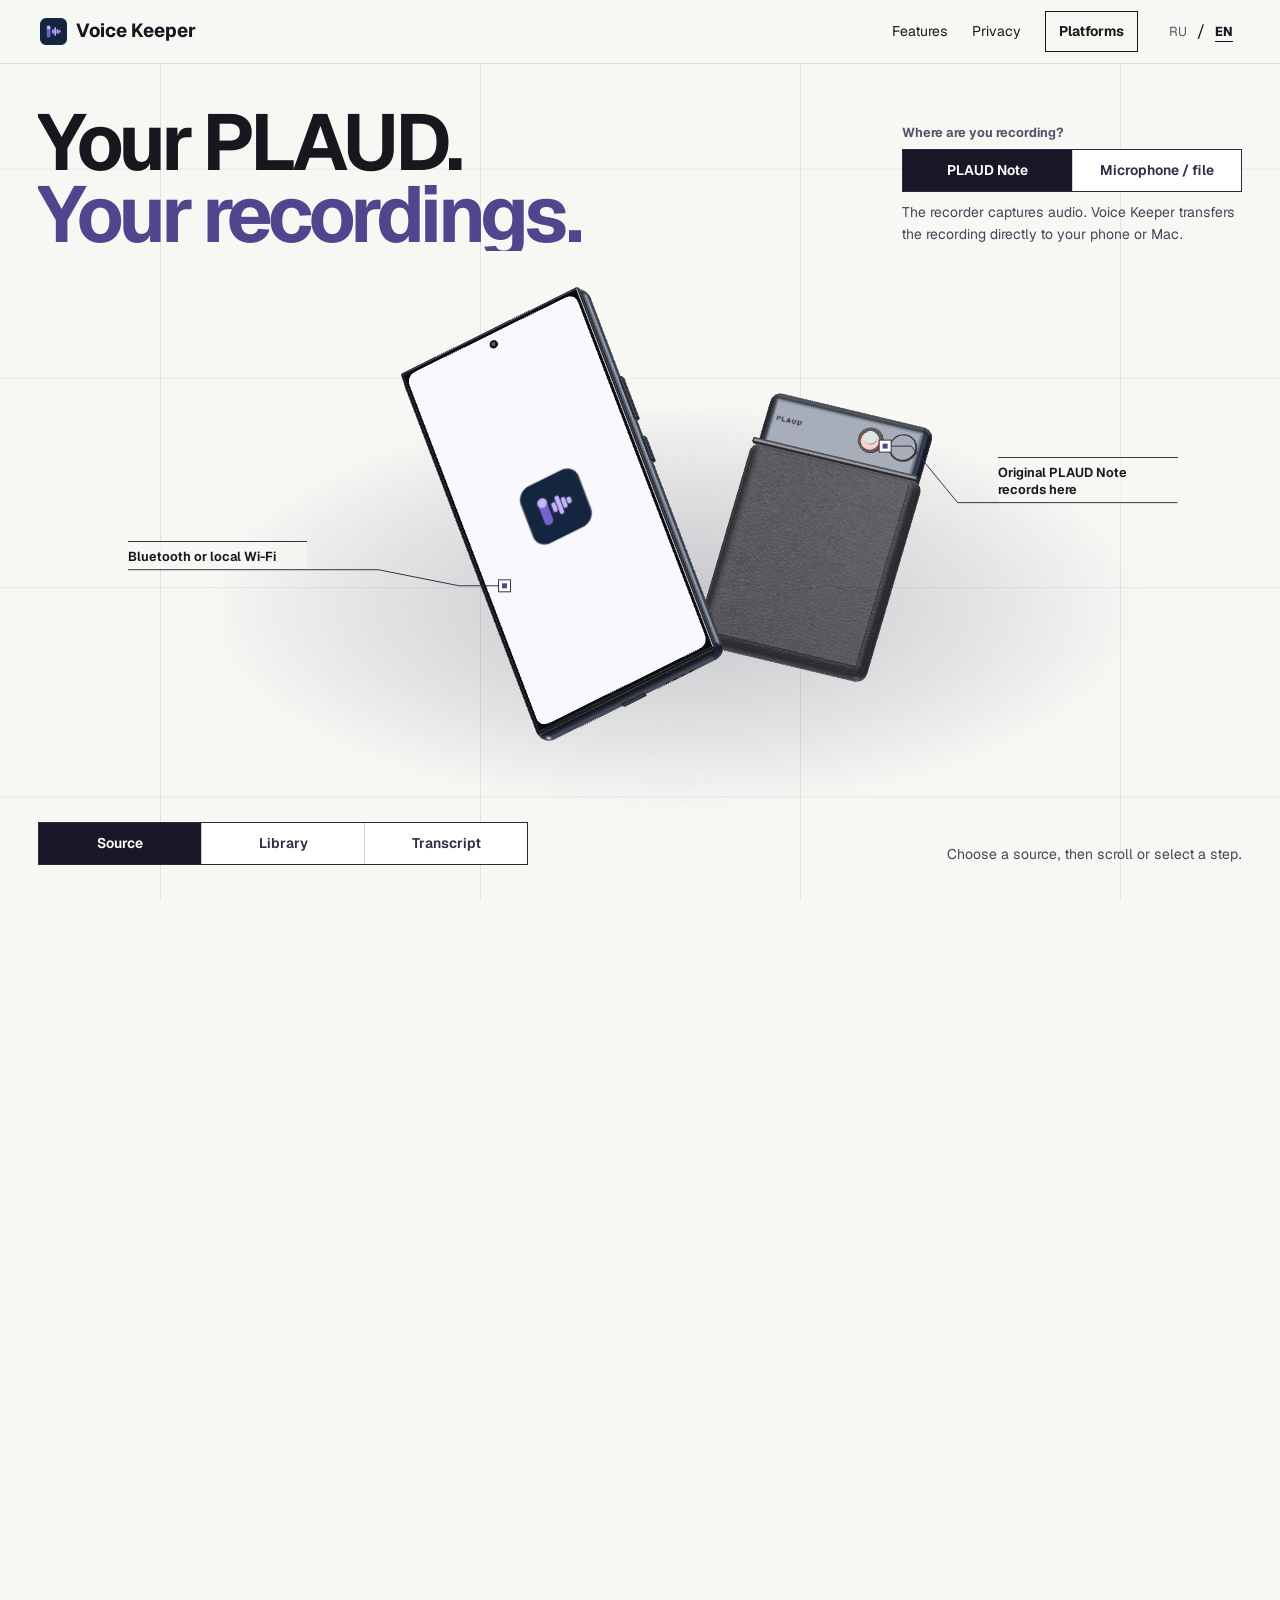
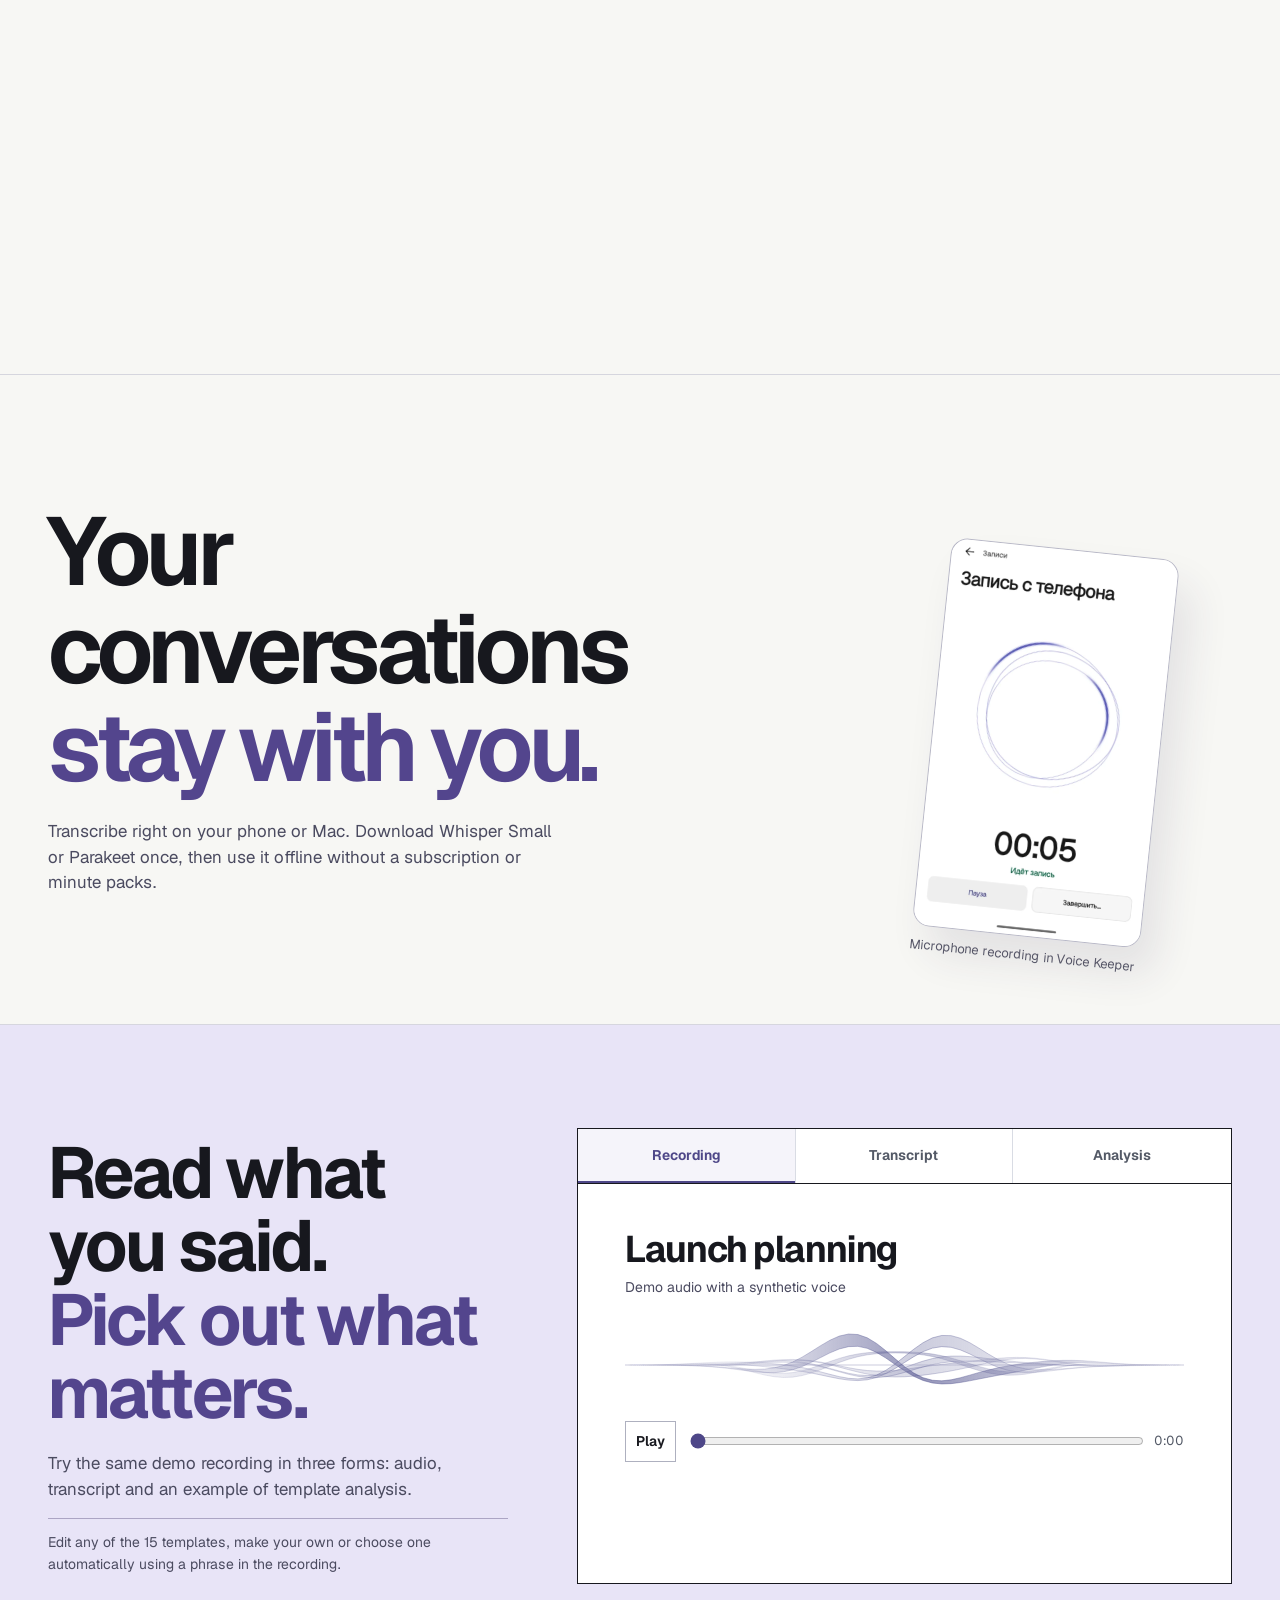
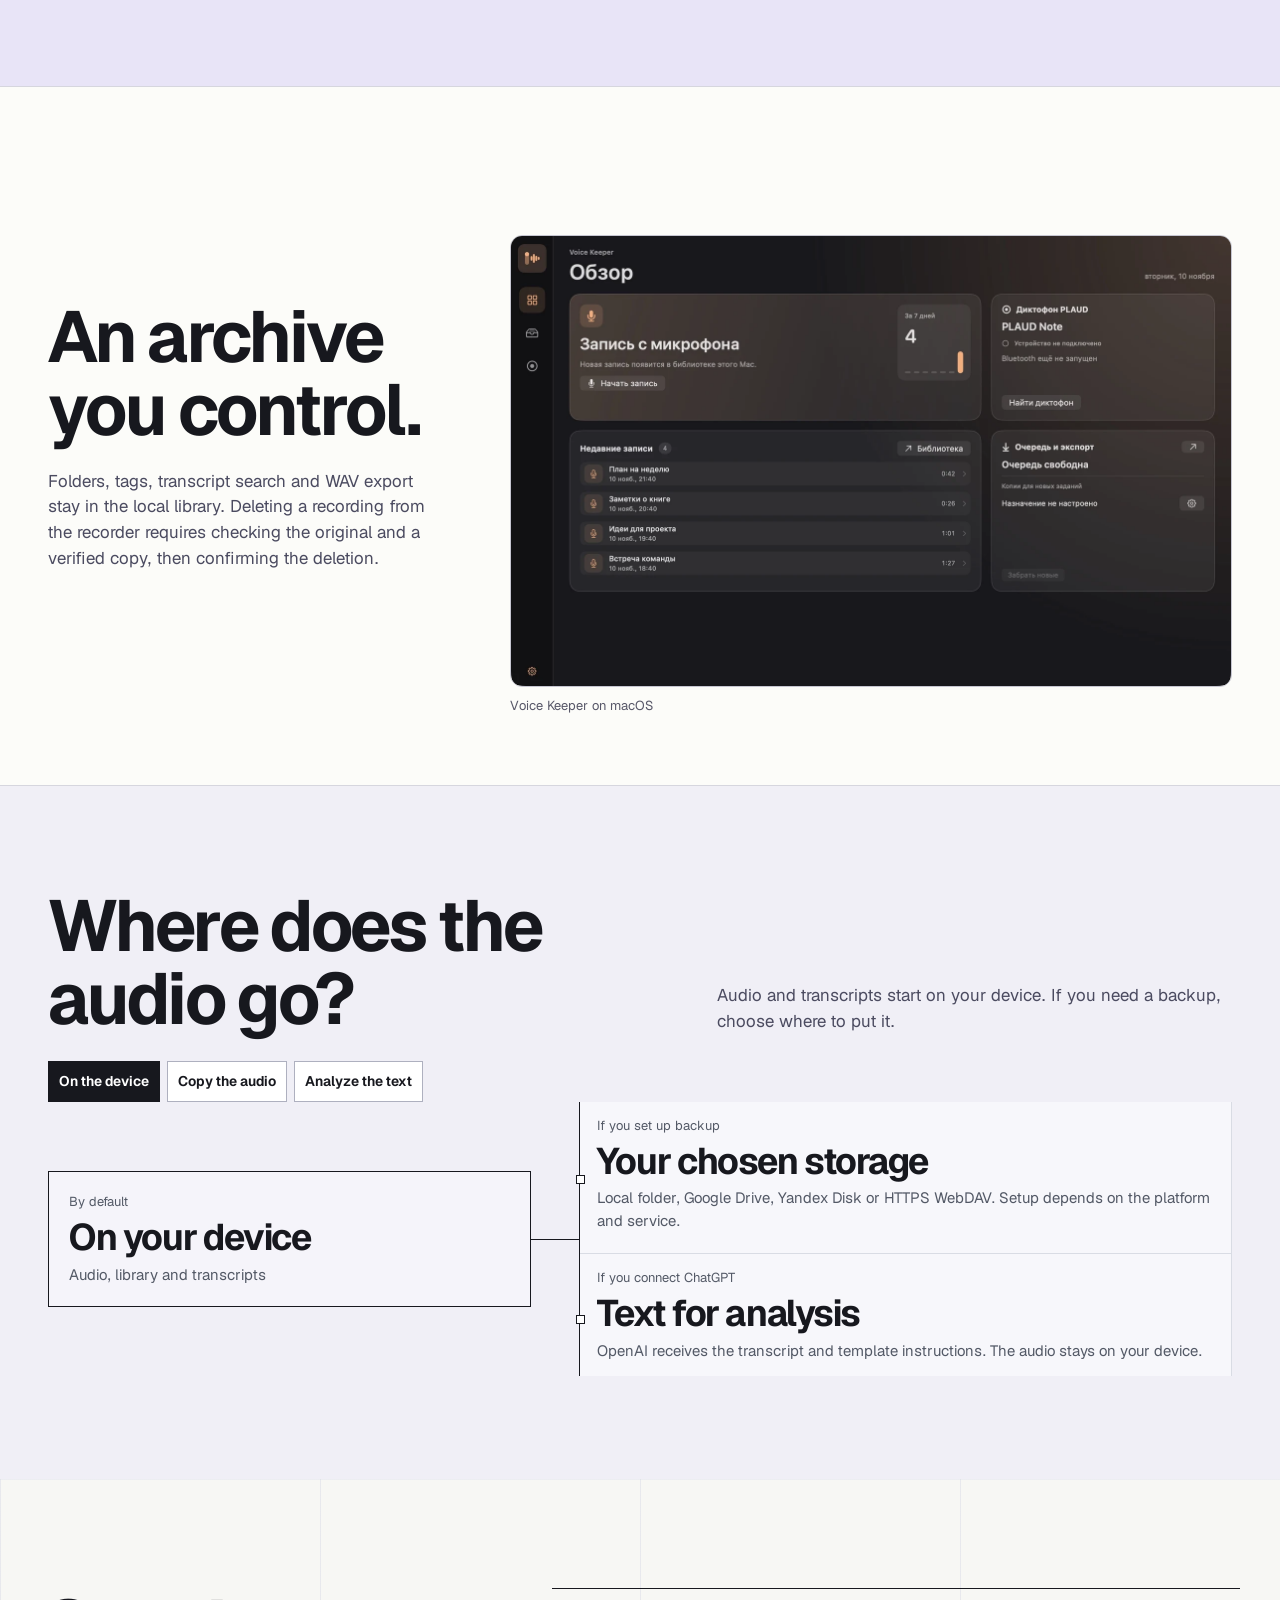
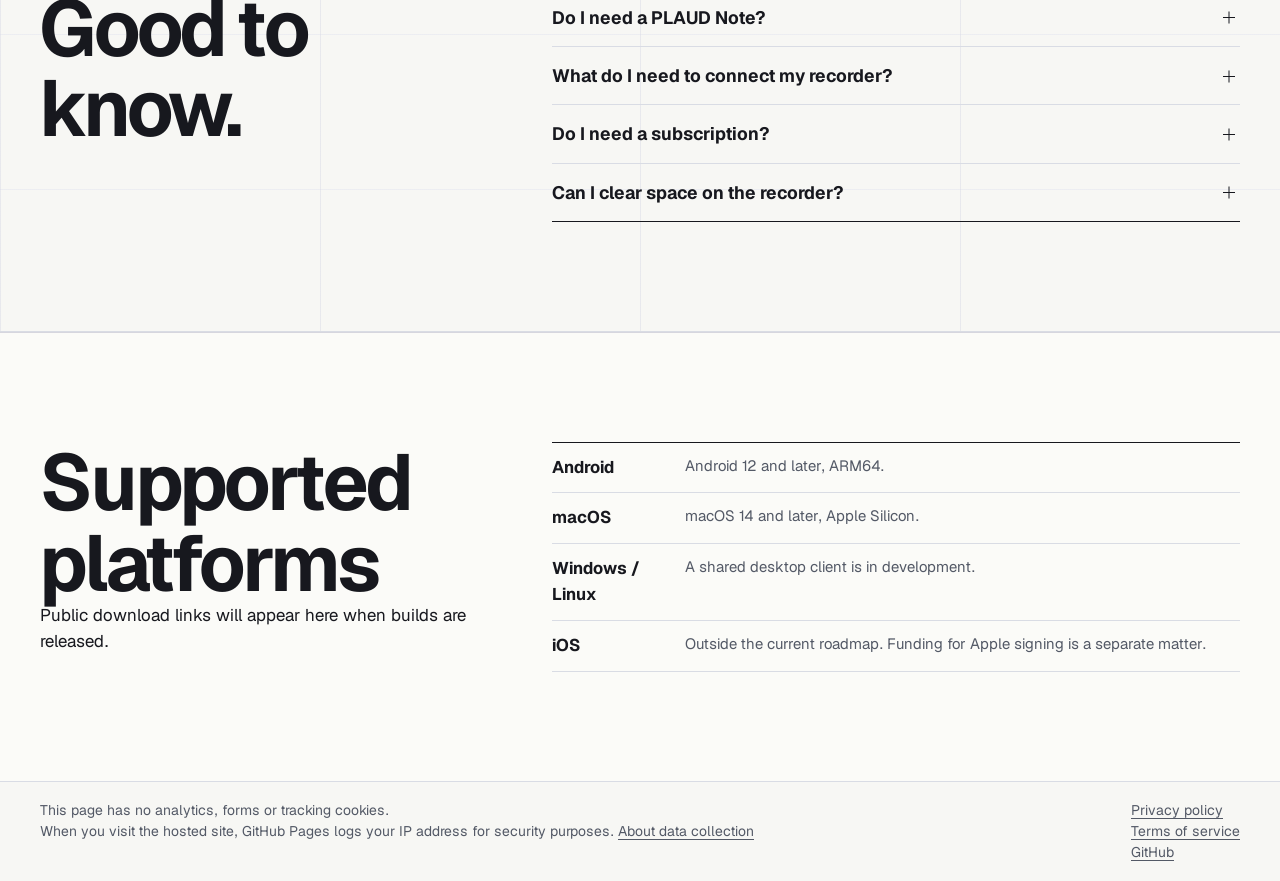
==== index.html @ 978549e9 "Publish Voice Keeper landing and policies" ====
<!doctype html>
<html lang="ru">
<head>
<meta charset="utf-8">
<meta name="viewport" content="width=device-width, initial-scale=1">
<meta name="referrer" content="no-referrer">
<meta name="color-scheme" content="light">
<title>Voice Keeper</title>
<!-- Medeo Sans license
Copyright 2026 The Medeo Project Authors (https://github.com/DNFDEVS/medeo-font)
Copyright 2024-2026 The Geist Project Authors (https://github.com/vercel/geist-font)
Copyright 2016 The Inter Project Authors (https://github.com/rsms/inter)
Copyright (c) 2010, ParaType Ltd. (http://www.paratype.com/public),
with Reserved Font Names "PT Sans", "PT Serif" and "ParaType".
Copyright 2012 Google Inc. (Noto Serif Display)

This Font Software is licensed under the SIL Open Font License, Version 1.1.
This license is copied below, and is also available with a FAQ at:
https://openfontlicense.org


-----------------------------------------------------------
SIL OPEN FONT LICENSE Version 1.1 - 26 February 2007
-----------------------------------------------------------

PREAMBLE
The goals of the Open Font License (OFL) are to stimulate worldwide
development of collaborative font projects, to support the font creation
efforts of academic and linguistic communities, and to provide a free and
open framework in which fonts may be shared and improved in partnership
with others.

The OFL allows the licensed fonts to be used, studied, modified and
redistributed freely as long as they are not sold by themselves. The
fonts, including any derivative works, can be bundled, embedded,
redistributed and/or sold with any software provided that any reserved
names are not used by derivative works. The fonts and derivatives,
however, cannot be released under any other type of license. The
requirement for fonts to remain under this license does not apply
to any document created using the fonts or their derivatives.

DEFINITIONS
"Font Software" refers to the set of files released by the Copyright
Holder(s) under this license and clearly marked as such. This may
include source files, build scripts and documentation.

"Reserved Font Name" refers to any names specified as such after the
copyright statement(s).

"Original Version" refers to the collection of Font Software components as
distributed by the Copyright Holder(s).

"Modified Version" refers to any derivative made by adding to, deleting,
or substituting -- in part or in whole -- any of the components of the
Original Version, by changing formats or by porting the Font Software to a
new environment.

"Author" refers to any designer, engineer, programmer, technical
writer or other person who contributed to the Font Software.

PERMISSION & CONDITIONS
Permission is hereby granted, free of charge, to any person obtaining
a copy of the Font Software, to use, study, copy, merge, embed, modify,
redistribute, and sell modified and unmodified copies of the Font
Software, subject to the following conditions:

1) Neither the Font Software nor any of its individual components,
in Original or Modified Versions, may be sold by itself.

2) Original or Modified Versions of the Font Software may be bundled,
redistributed and/or sold with any software, provided that each copy
contains the above copyright notice and this license. These can be
included either as stand-alone text files, human-readable headers or
in the appropriate machine-readable metadata fields within text or
binary files as long as those fields can be easily viewed by the user.

3) No Modified Version of the Font Software may use the Reserved Font
Name(s) unless explicit written permission is granted by the corresponding
Copyright Holder. This restriction only applies to the primary font name as
presented to the users.

4) The name(s) of the Copyright Holder(s) or the Author(s) of the Font
Software shall not be used to promote, endorse or advertise any
Modified Version, except to acknowledge the contribution(s) of the
Copyright Holder(s) and the Author(s) or with their explicit written
permission.

5) The Font Software, modified or unmodified, in part or in whole,
must be distributed entirely under this license, and must not be
distributed under any other license. The requirement for fonts to
remain under this license does not apply to any document created
using the Font Software.

TERMINATION
This license becomes null and void if any of the above conditions are
not met.

DISCLAIMER
THE FONT SOFTWARE IS PROVIDED "AS IS", WITHOUT WARRANTY OF ANY KIND,
EXPRESS OR IMPLIED, INCLUDING BUT NOT LIMITED TO ANY WARRANTIES OF
MERCHANTABILITY, FITNESS FOR A PARTICULAR PURPOSE AND NONINFRINGEMENT
OF COPYRIGHT, PATENT, TRADEMARK, OR OTHER RIGHT. IN NO EVENT SHALL THE
COPYRIGHT HOLDER BE LIABLE FOR ANY CLAIM, DAMAGES OR OTHER LIABILITY,
INCLUDING ANY GENERAL, SPECIAL, INDIRECT, INCIDENTAL, OR CONSEQUENTIAL
DAMAGES, WHETHER IN AN ACTION OF CONTRACT, TORT OR OTHERWISE, ARISING
FROM, OUT OF THE USE OR INABILITY TO USE THE FONT SOFTWARE OR FROM
OTHER DEALINGS IN THE FONT SOFTWARE.

-->
<style>
@font-face { font-family: Medeo; src: url([data-uri]) format("truetype"); font-weight: 100 900; font-display: swap; }
:root {
  --ink: #17181e; --muted: #535966; --line: #d9dce4; --accent: #4e4788;
  --pale: #f5f4fa; --wrap: 1336px; --ease: cubic-bezier(.16,1,.3,1);
  color-scheme: light; scroll-behavior: smooth;
}
* { box-sizing: border-box; }
::selection { background: #e3defc; color: var(--ink); }
body { margin: 0; font: 17px/1.52 Medeo, system-ui, sans-serif; color: var(--ink); background: #fff; }
h1,h2,h3,p,figure,dl,dd { margin: 0; }
h1,h2,h3 { line-height: 1.02; letter-spacing: -.04em; font-weight: 690; }
h2 { font-size: clamp(38px,6.2vw,91px); }
h3 { font-size: clamp(22px,3vw,37px); }
a { color: inherit; text-underline-offset: .22em; }
button,input { font: inherit; }
button { cursor: pointer; }
img { display: block; width: 100%; height: auto; }
:focus-visible { outline: 2px solid var(--accent); outline-offset: 4px; }
[hidden] { display: none !important; }
.wrap { width: min(var(--wrap), calc(100% - 78px)); margin-inline: auto; }
.top { position: sticky; z-index: 6; top: 0; background: #fffffff7; border-bottom: 1px solid var(--line); }
.nav { min-height: 63px; display: flex; align-items: center; justify-content: space-between; gap: 16px; }
.brand { display: flex; align-items: center; gap: 9px; font-weight: 740; font-size: 19px; white-space: nowrap; text-decoration: none; }
.brand img { width: 27px; height: 27px; }
nav,.language,.links { display: flex; align-items: center; gap: clamp(10px,2vw,24px); flex-wrap: wrap; }
nav a { font-size: 14px; text-decoration: none; }
nav a:hover { text-decoration: underline; }
.language { gap: 3px; }
.language button { min-width: 32px; min-height: 40px; color: var(--muted); background: transparent; border: 0; font-size: 13px; }
.language button[aria-pressed="true"] { color: var(--ink); font-weight: 760; text-decoration: underline; text-underline-offset: .4em; }
.nav-install,.button {
  display: inline-flex; align-items: center; justify-content: center; min-height: 41px; gap: 11px;
  border: 1px solid var(--ink); padding: 7px 13px; text-decoration: none; font-size: 14px; font-weight: 690;
}
.nav-install:hover,.button:hover { background: #efedf9; text-decoration: none; }
.button::after { content: ""; width: 7px; height: 7px; border-top: 1px solid; border-right: 1px solid; transform: rotate(45deg); }
.hero { border-bottom: 1px solid var(--line); }
.hero .wrap,.editorial .wrap { position: relative; }
.board-grid { background-image: linear-gradient(90deg, #d5d7e36e 1px, transparent 1px), linear-gradient(#e6e7ef9c 1px, transparent 1px); background-size: 25% 100%, 100% 155px; }
.hero-head { display: grid; grid-template-columns: 1.35fr .65fr; align-items: end; gap: 25px; padding: 48px 0 5px; }
.hero h1 { font-size: clamp(48px,7vw,100px); }
.hero h1 span { display: block; }
.hero-head p { max-width: 32ch; color: var(--muted); font-size: clamp(16px,1.6vw,23px); padding-bottom: 5px; }
.hero-stage { min-height: 493px; height: clamp(510px,62vh,650px); position: relative; isolation: isolate; }
.hero-objects { position: absolute; z-index: 1; top: 50%; left: 50%; width: min(57%,730px); transform: translate(-50%,-50%); pointer-events: none; }
.hero-objects img { transform: translateY(var(--object-y,0px)) scale(var(--object-scale,1)); }
.hero-objects figcaption { position: absolute; left: 50%; bottom: -3px; transform: translateX(-50%); white-space: nowrap; }
.annotation-layer { display: block; width: 100%; height: 100%; position: absolute; inset: 0; z-index: 2; pointer-events: none; }
.annotations { display: contents; }
.annotation {
  position: absolute; z-index: 3; width: clamp(151px,16vw,226px);
  display: flex; flex-direction: column; gap: 4px; background: #ffffffed;
  padding: 8px 9px 7px; border-block-start: 1px solid var(--ink);
  text-decoration: none; transition: background-color .2s,color .2s;
}
.annotation:hover,.annotation:focus-visible { color: var(--accent); background: #f5f3fc; }
.annotation strong { text-transform: uppercase; font-size: 15px; font-weight: 750; letter-spacing: .028em; }
.annotation span { font-size: 13px; line-height: 1.3; }
.annotation[data-wire="capture"] { left: 6.5%; top: 18%; }
.annotation[data-wire="library"] { left: 1.8%; top: 68%; }
.annotation[data-wire="transcribe"] { right: 4%; top: 11%; }
.annotation[data-wire="workflow"] { right: 1.9%; top: 62%; }
.annotation[data-wire="workflow"]::after {
  content: ""; position: absolute; inset: 0 0 0 auto; width: 11px; border-right: 1px solid currentColor; border-bottom: 1px solid currentColor;
}
.hero-foot { padding-block: 10px 15px; display: flex; flex-wrap: wrap; gap: 12px 25px; align-items: center; justify-content: space-between; border-top: 1px solid var(--line); }
.hero-foot p { font-size: 13px; color: var(--muted); }
.hero-foot a { font-size: 13px; font-weight: 690; }
.section { scroll-margin-top: 65px; border-bottom: 1px solid var(--line); padding-block: clamp(58px,8.5vw,122px); }
.editorial .wrap { display: grid; grid-template-columns: .7fr 1.3fr; gap: clamp(27px,5.5vw,80px); align-items: center; }
.side-note {
  width: min(100%,294px); border-top: 1px solid var(--ink);
  padding: 11px 8px 8px 0; position: relative; color: var(--muted);
}
.side-note::after { content: ""; position: absolute; width: 8px; height: 8px; background: var(--ink); outline: 1px solid var(--ink); outline-offset: 3px; top: -4px; right: -11px; }
.side-note strong { display: block; color: var(--ink); margin-bottom: 6px; font-size: 14px; text-transform: uppercase; letter-spacing: .025em; }
.side-note p { font-size: 15px; }
.statement { max-width: 13ch; }
.statement span { display: block; }
.statement .dim { color: var(--accent); }
.manifesto .wrap { align-items: end; }
.manifesto .statement { max-width: 15ch; }
.detail { margin-top: 21px; color: var(--muted); max-width: 52ch; }
.feature .wrap { display: grid; grid-template-columns: 1fr 1fr; align-items: center; gap: clamp(29px,6vw,85px); }
.feature h2,.demo-intro h2,.data-chapter h2 { font-size: clamp(38px,5.2vw,75px); }
.feature-shot { align-self: center; position: relative; margin: 0; }
.feature-shot img { border: 1px solid var(--line); }
.capture .feature-shot img { width: min(50%,232px); margin: 0 auto; border-color: #c9c7d7; border-radius: 22px; box-shadow: 16px 23px 45px #1411271b; }
.feature-shot figcaption { font-size: 13px; color: var(--muted); margin-top: 10px; }
.capture .feature-shot figcaption { text-align: center; }
.rule-note { border-top: 1px solid var(--line); padding-top: 14px; margin-top: 25px; font-size: 14px; color: var(--muted); max-width: 52ch; }
.demo-intro { display: grid; grid-template-columns: 1fr .6fr; align-items: end; gap: 23px 39px; margin-bottom: 27px; }
.demo-intro p { color: var(--muted); max-width: 43ch; }
.story-stage { border: 1px solid var(--ink); background: #fff; }
.stage-nav { display: none; }
.js-ready .stage-nav { display: grid; grid-template-columns: repeat(3,1fr); border-bottom: 1px solid var(--ink); }
.stage-nav button { min-height: 54px; border: 0; border-right: 1px solid var(--line); background: white; padding: 7px 5px; color: var(--muted); font-size: 14px; font-weight: 670; }
.stage-nav button:last-child { border-right: 0; }
.stage-nav button[aria-pressed="true"] { background: var(--pale); color: var(--accent); box-shadow: inset 0 -2px var(--accent); }
.stage-nav button:focus-visible { outline-offset: -4px; }
.stage-body { display: grid; }
.scene { padding: clamp(19px,4.1vw,47px); min-width: 0; }
.js-ready .scene { grid-area: 1/1; min-height: 320px; }
.js-ready .scene[hidden] { display: block !important; visibility: hidden; pointer-events: none; }
.scene h3 { margin-bottom: 9px; }
.hint,.meta { color: var(--muted); font-size: 14px; }
.note { margin-top: 13px; padding-top: 12px; border-top: 1px solid var(--line); }
.wave { width: 100%; height: 112px; display: block; margin-top: 10px; }
.controls { display: grid; grid-template-columns: auto 1fr auto; align-items: center; gap: 12px; }
.controls button,.templates button,.path-picker button {
  min-height: 41px; background: #fff; color: var(--ink); border: 1px solid #aeb0bf;
  padding: 6px 10px; font-size: 14px; font-weight: 650;
}
.controls input { width: 100%; min-width: 0; accent-color: var(--accent); }
.controls output { font-variant-numeric: tabular-nums; color: var(--muted); font-size: 13px; }
.transcript { font-size: clamp(16px,2vw,22px); }
.transcript span { display: block; padding-block: 7px; }
.transcript span + span { border-top: 1px solid var(--line); }
.templates { display: flex; flex-wrap: wrap; gap: 6px; margin: 14px 0 15px; }
.templates button[aria-pressed="true"],.path-picker button[aria-pressed="true"] { background: var(--ink); color: #fff; border-color: var(--ink); }
.result { min-height: 82px; }
.result p { margin-bottom: 4px; }
.result ul { padding-left: 1.2em; margin: 0; }
.scene.is-arriving .wave { animation: trace .59s var(--ease) both; }
.scene.is-arriving .transcript span { animation: appear .43s var(--ease) both; animation-delay: calc(var(--line-index,0) * 55ms); }
@keyframes trace { from { clip-path: inset(0 100% 0 0); } to { clip-path: inset(0); } }
@keyframes appear { from { transform: translateY(12px); opacity: .4; } to { transform: none; opacity: 1; } }
[data-entry].entry-visible { animation: appear .63s var(--ease) both; }
.data-chapter .wrap { display: grid; gap: 25px; }
.data-chapter .intro { display: grid; grid-template-columns: 1fr .62fr; gap: 24px 45px; align-items: end; }
.data-chapter .intro p { color: var(--muted); max-width: 40ch; }
.path-picker { display: none; }
.js-ready .path-picker { display: flex; gap: 7px; flex-wrap: wrap; }
.data-paths { display: grid; grid-template-columns: .85fr 1.15fr; gap: 48px; align-items: center; }
.data-source { position: relative; padding: 20px; border: 1px solid var(--ink); background: white; }
.data-source::after { content: ""; position: absolute; width: 48px; height: 1px; background: var(--ink); right: -49px; top: 50%; }
.data-source p,.data-branches p { font-size: 15px; color: var(--muted); margin-top: 7px; }
.chapter-meta { display: block; font-size: 13px; margin-bottom: 7px; color: var(--muted); }
.data-branches { border-left: 1px solid var(--ink); display: grid; gap: 6px; }
.data-branches > div { padding: 14px 17px; position: relative; }
.data-branches > div + div { border-top: 1px solid var(--line); }
.data-branches > div::before { content: ""; position: absolute; left: -4px; top: 50%; width: 7px; height: 7px; background: white; border: 1px solid var(--ink); }
.data-paths[data-route="local"] .data-source,.data-paths[data-route="backup"] [data-route-branch="backup"],.data-paths[data-route="chat"] [data-route-branch="chat"] { background: var(--pale); }
.faq-layout,.install-layout { display: grid; grid-template-columns: .78fr 1.22fr; gap: clamp(24px,6vw,72px); }
.folds { border-block: 1px solid var(--ink); }
.folds details + details { border-top: 1px solid var(--line); }
.folds summary { display: block; position: relative; cursor: pointer; font-weight: 690; font-size: 18px; padding: 15px 25px 15px 0; }
.folds summary::-webkit-details-marker { display: none; }
.folds summary::before,.folds summary::after { content: ""; position: absolute; right: 5px; top: 50%; width: 12px; height: 1px; background: var(--ink); transition: transform .2s; }
.folds summary::after { transform: rotate(90deg); }
.folds details[open] summary::after { transform: rotate(0); }
.folds details p { color: var(--muted); font-size: 15px; margin: 0 9px 15px 0; }
.install-layout .button { margin-top: 19px; }
.platform-list { border-top: 1px solid var(--ink); }
.platform-list > div { display: grid; grid-template-columns: 120px 1fr; gap: 13px; border-bottom: 1px solid var(--line); padding: 12px 0; }
.platform-list dt { font-weight: 700; }
.platform-list dd { color: var(--muted); font-size: 15px; }
#macos { scroll-margin-top: 65px; }
footer { padding-block: 18px; color: var(--muted); font-size: 14px; }
footer .wrap { display: flex; justify-content: space-between; align-items: baseline; gap: 12px; flex-wrap: wrap; }
@media(max-width:1000px) {
  .wrap { width: calc(100% - 46px); }
  .hero-stage { height: 490px; min-height: 0; }
  .hero-objects { width: min(55%,600px); }
  .annotation[data-wire="capture"],.annotation[data-wire="library"] { left: 0; }
  .annotation[data-wire="transcribe"],.annotation[data-wire="workflow"] { right: 0; }
}
@media(max-width:700px) {
  .wrap { width: calc(100% - 34px); }
  .nav { min-height: 56px; gap: 7px; }
  .brand { font-size: 16px; gap: 6px; }
  .brand img { width: 23px; height: 23px; }
  nav { gap: 5px; flex-wrap: nowrap; }
  nav a:not(.nav-install) { display: none; }
  .nav-install { min-height: 34px; padding: 5px 7px; font-size: 12px; }
  .language button { min-width: 25px; }
  .hero-head { display: block; padding-top: 32px; }
  .hero h1 { font-size: clamp(42px,11.2vw,66px); }
  .hero-head p { margin-top: 12px; font-size: 16px; }
  .hero-stage { height: auto; display: flex; flex-direction: column; padding: 2px 0 12px; }
  .hero-objects { position: relative; top: auto; left: auto; transform: none; width: min(100%,510px); margin: 0 auto; }
  .annotation-layer { display: none; }
  .annotations { display: grid; grid-template-columns: 1fr 1fr; gap: 8px 10px; }
  .annotation { position: relative; inset: auto !important; width: 100%; min-height: 66px; padding: 6px 5px; gap: 3px; }
  .annotation strong { font-size: 12px; }
  .annotation span { font-size: 12px; }
  .annotation[data-wire="workflow"]::after { display: none; }
  .section { scroll-margin-top: 57px; }
  .editorial .wrap,.feature .wrap,.demo-intro,.data-chapter .intro,.faq-layout,.install-layout { grid-template-columns: 1fr; gap: 15px; }
  .manifesto .side-note { order: 2; }
  .feature-shot { margin-top: 12px; }
  .capture .feature-shot img { width: min(53%,210px); }
  .js-ready .scene { min-height: 298px; }
  .wave { height: 82px; }
  .stage-nav button { min-height: 45px; font-size: 12px; }
  .data-paths { grid-template-columns: 1fr; gap: 14px; }
  .data-source::after { display: none; }
  .data-branches { margin-left: 12px; }
  .platform-list > div { grid-template-columns: 94px 1fr; }
}
@media(prefers-reduced-motion:reduce) {
  :root { scroll-behavior: auto; }
  *,*::before,*::after { animation: none !important; transition: none !important; }
  .hero-objects img { transform: none; }
}
:root { --field:#f7f7f4; --violet:#53458d; --deep:#191828; }
body { background:var(--field); }
.top { background:#f7f7f4f5; }
.wrap { width:min(1370px,calc(100% - 80px)); }
.exhibit { position:relative; height:calc(100svh + 1010px); }
.exhibit-pin { position:sticky; top:63px; height:calc(100svh - 63px); min-height:645px; }
.exhibit-stage { width:100%; height:100%; position:relative; overflow:hidden; isolation:isolate;
  background:
    linear-gradient(90deg,#3030501a 1px,transparent 1px) center / 25% 100%,
    linear-gradient(#30305014 1px,transparent 1px) center / 100% 25%,
    var(--field); }
.exhibit-stage[data-source="local"] { background-color:#f1f0f7; }
.exhibit-webgl,.exhibit-guides,.exhibit-fallback { position:absolute; inset:0; width:100%; height:100%; pointer-events:none; }
.exhibit-webgl { z-index:1; }
.exhibit-guides { z-index:2; }
.exhibit-fallback { z-index:0; display:grid; place-items:center; }
.exhibit-stage[data-render="ready"] .exhibit-fallback { display:none; }
.exhibit-fallback img { width:min(53%,700px); max-height:67%; object-fit:contain; }
.exhibit-fallback .recording-fallback { display:none; width:auto; max-height:47%; }
.fallback-transcript { display:none; max-width:min(72%,420px); background:white; border:1px solid #b8b6c8; padding:23px; }
.fallback-transcript p { margin-top:9px; }
.exhibit-fallback .archive-fallback { display:none; }
.exhibit-stage[data-phase="1"] .exhibit-fallback img { display:none; }
.exhibit-stage[data-phase="1"] .exhibit-fallback .archive-fallback { display:block; }
.exhibit-stage[data-phase="2"] .exhibit-fallback img { display:none; }
.exhibit-stage[data-phase="2"] .fallback-transcript { display:block; }
.exhibit-stage[data-source="local"] .paired-fallback { display:none; }
.exhibit-stage[data-source="local"] .recording-fallback { display:block; }
.exhibit-titles,.exhibit-source,.exhibit-footer,.exhibit-guide { position:absolute; z-index:3; }
.exhibit-titles { top:5%; left:max(38px,calc((100% - 1370px)/2)); max-width:66%; }
.exhibit-titles h1,.exhibit-title { font-size:clamp(45px,6.2vw,100px); line-height:.91; font-weight:690; letter-spacing:-.054em; }
.exhibit-titles span { display:block; }
.exhibit-title span + span,.exhibit-titles [data-heading-source] span + span { color:var(--violet); }
.exhibit-title.scene-enter,.exhibit-titles h1.scene-enter { animation:title-in .48s var(--ease) both; }
@keyframes title-in { from {clip-path:inset(0 0 90% 0);transform:translateY(11px);} to {clip-path:inset(0);transform:none;} }
.exhibit-source { top:7%; right:max(38px,calc((100% - 1370px)/2)); width:min(29%,340px); }
.exhibit-source > span { display:block; margin-bottom:7px; color:#53536a; font-size:13px; font-weight:690; }
.exhibit-source-buttons,.exhibit-steps { display:flex; border:1px solid #2a2939; background:#fff; }
.exhibit-source button,.exhibit-steps button { flex:1; border:0; border-right:1px solid #d0d0d8; padding:8px 9px; min-height:41px; background:#fff; color:#302e46; font-weight:640; font-size:14px; }
.exhibit-source button:last-child,.exhibit-steps button:nth-child(3) { border-right:0; }
.exhibit-source button[aria-pressed="true"],.exhibit-steps button[aria-pressed="true"] { background:var(--deep); color:white; }
.exhibit-source p { font-size:14px; color:#454557; max-width:38ch; margin-top:10px; }
.exhibit-guide { width:clamp(140px,14vw,210px); border-top:1px solid #343441; padding:7px 0 3px; font-size:13px; font-weight:650; line-height:1.28; background:#f7f7f4b8; }
.exhibit-guide.guide-left { left:10%; top:57%; }
.exhibit-guide.guide-right { right:8%; top:47%; }
.exhibit-guide[data-guide="text"] { top:44%; }
.exhibit-footer { bottom:4.3%; left:max(38px,calc((100% - 1370px)/2)); right:max(38px,calc((100% - 1370px)/2)); display:flex; align-items:end; justify-content:space-between; gap:20px; }
.exhibit-steps { position:relative; min-width:min(490px,54%); }
.exhibit-progress { position:absolute; left:0; right:0; bottom:-2px; height:2px; background:var(--violet); transform-origin:left; transform:scaleX(var(--position,0)); }
.exhibit-footer p { max-width:42ch; color:#454557; font-size:14px; }
.exhibit-stage[data-render="fallback"] .exhibit-guides,.exhibit-stage[data-render="loading"] .exhibit-guides { opacity:0; }

.essay,.editorial-demo,.archive,.privacy-chapter,.closing { scroll-margin-top:64px; border-top:1px solid #d6d6de; }
.essay-inner,.editorial-demo-inner,.archive-inner,.privacy-inner { width:min(1300px,calc(100% - 96px)); margin:auto; }
.essay { overflow:hidden; background:#f7f7f4; }
.essay-inner { position:relative; display:grid; grid-template-columns:1.35fr .65fr; align-items:center; gap:5.3vw; padding-block:clamp(62px,9vw,143px); }
.essay h2 { font-size:clamp(44px,7.5vw,116px); font-weight:660; letter-spacing:-.055em; }
.essay h2 span { display:block; }
.essay h2 span + span { color:var(--violet); }
.essay p,.archive p,.editorial-demo p,.privacy-heading p { margin-top:22px; color:#4b4b60; max-width:46ch; }
.capture-visual { width:min(63%,240px); justify-self:center; transform:rotate(6deg) translateY(var(--capture-offset,0px)); }
.capture-visual img { border:1px solid #b9b9c8; border-radius:17px; box-shadow:17px 26px 40px #30274d19; }
.capture-visual figcaption,.archive-visual figcaption { color:#575768; margin-top:9px; font-size:13px; }
.editorial-demo { background:#e8e4f7; padding-block:clamp(55px,8vw,116px); }
.editorial-demo-inner { display:grid; grid-template-columns:.83fr 1.17fr; gap:clamp(24px,5vw,71px); align-items:center; }
.editorial-demo h2,.archive h2,.privacy-chapter h2 { font-size:clamp(39px,5.6vw,79px); }
.editorial-demo h2 span { display:block; }
.editorial-demo h2 span + span { color:var(--violet); }
.editorial-demo .workflow-terms { padding-top:13px; margin-top:16px; border-top:1px solid #aca5c4; font-size:14px; }
.editorial-demo .story-stage { background:#fff; }
.editorial-demo .scene p { margin-top:8px; }
.archive { background:#fcfcf9; padding-block:clamp(58px,8.5vw,120px); }
.archive-inner { display:grid; grid-template-columns:.71fr 1.29fr; align-items:center; gap:clamp(23px,5vw,70px); }
.archive-visual { transform:translateY(var(--archive-offset,0px)); }
.archive-visual img { border:1px solid #c6c6d1; border-radius:12px; }
.privacy-chapter { background:#f0eff6; padding-block:clamp(57px,8vw,115px); }
.privacy-heading { display:grid; grid-template-columns:1fr .8fr; gap:26px; align-items:end; margin-bottom:26px; }
.privacy-heading p { margin-top:0; }
.privacy-chapter .data-source,.privacy-chapter .data-branches { background:#ffffff74; }
.privacy-chapter .data-branches { border-right:1px solid var(--line); }
.closing { background:#fbfbf8; }
.compact-instruction { display:none; }
@media(max-width:800px),(max-height:690px),(prefers-reduced-motion:reduce) {
  .wide-instruction { display:none; }
  .compact-instruction { display:inline; }
  .exhibit { height:auto; }
  .exhibit-pin { position:relative;top:auto;height:clamp(700px,92svh,875px);min-height:0; }
}
@media(max-width:700px) {
  .wrap,.essay-inner,.editorial-demo-inner,.archive-inner,.privacy-inner { width:calc(100% - 34px); }
  .exhibit-pin { height:735px; }
  .exhibit-titles { left:17px;top:3.8%;max-width:calc(100% - 34px); }
  .exhibit-titles h1,.exhibit-title { font-size:clamp(43px,11.3vw,68px); }
  .exhibit-source { top:18%;left:17px;right:17px;width:auto; }
  .exhibit-source p { font-size:13px; }
  .exhibit-guides,.exhibit-guide { display:none; }
  .exhibit-fallback .paired-fallback { width:83%; }
  .exhibit-fallback { padding-top:84px; }
  .exhibit-footer { left:17px;right:17px;bottom:3%;display:grid;gap:10px; }
  .exhibit-footer p { font-size:13px; }
  .exhibit-steps button { min-height:43px;padding:5px;font-size:12px; }
  .essay-inner,.editorial-demo-inner,.archive-inner,.privacy-heading { grid-template-columns:1fr;gap:22px; }
  .capture-visual { width:min(54%,203px);margin-top:14px; }
  .editorial-demo .scene { padding:16px; }
}
@media(prefers-reduced-motion:reduce) {
  .capture-visual { transform:rotate(6deg); }
  .archive-visual { transform:none; }
}
</style>
</head>
<body>
<header id="top" class="top">
  <div class="wrap nav">
    <a class="brand" href="#top"><img src="[data-uri]" alt="">Voice Keeper</a>
    <nav aria-label="Voice Keeper">
      <a href="#capture" data-en="Features">Возможности</a>
      <a href="#privacy" data-en="Privacy">Приватность</a>
      <a class="nav-install" href="#platforms" data-en="Platforms">Платформы</a>
      <div class="language" role="group" aria-label="Язык">
        <button type="button" data-lang="ru" lang="ru" aria-label="Русский" aria-pressed="true">RU</button><span aria-hidden="true">/</span>
        <button type="button" data-lang="en" lang="en" aria-label="English" aria-pressed="false">EN</button>
      </div>
    </nav>
  </div>
</header>
<main>
<section class="exhibit" id="capture" aria-labelledby="hero-title">
  <div class="exhibit-pin">
    <div class="exhibit-stage" data-source="plaud" data-phase="0" data-progress="0" data-render="loading">
      <div class="exhibit-fallback"><img class="paired-fallback" src="[data-uri]" alt=""><img class="recording-fallback" src="[data-uri]" alt=""><img class="archive-fallback" src="[data-uri]" alt=""><div class="fallback-transcript"><strong data-en="Transcript example">Пример расшифровки</strong><p data-en="We agreed to start with ten users. Olya, put the list together by Thursday.">По запуску договорились начать с десяти пользователей. Оля, собери список к четвергу.</p></div></div>
      <canvas class="exhibit-webgl" aria-hidden="true"></canvas>
      <canvas class="exhibit-guides" aria-hidden="true"></canvas>
      <div class="exhibit-titles">
        <h1 id="hero-title"><span data-heading-source="plaud"><span data-en="Your PLAUD.">Твой PLAUD.</span><span data-en="Your recordings.">Твои записи.</span></span><span data-heading-source="local" hidden><span data-en="Your voice.">Твой голос.</span><span data-en="Your archive.">Твой архив.</span></span></h1>
        <p class="exhibit-title" data-exhibit-title="1" hidden><span data-en="Audio comes home.">Аудио остаётся</span><span data-en="On your device.">на устройстве.</span></p>
        <p class="exhibit-title" data-exhibit-title="2" hidden><span data-en="Speech becomes">Из аудио</span><span data-en="text.">в текст.</span></p>
      </div>
      <div class="exhibit-source">
        <span data-en="Where are you recording?">Откуда запись?</span>
        <div class="exhibit-source-buttons" role="group" aria-label="Источник аудио">
          <button type="button" data-exhibit-source="plaud" aria-pressed="true">PLAUD Note</button>
          <button type="button" data-exhibit-source="local" aria-pressed="false" data-en="Microphone / file">Микрофон / файл</button>
        </div>
        <p data-source-copy="plaud" data-en="The recorder captures audio. Voice Keeper transfers the recording directly to your phone or Mac.">Аудио записывается на диктофоне. Voice Keeper забирает выбранную запись прямо на телефон или Mac.</p>
        <p data-source-copy="local" data-en="Record with your microphone or import an audio file straight into Voice Keeper on your phone or Mac.">Запиши с микрофона или импортируй аудиофайл прямо в Voice Keeper на телефоне или Mac.</p>
      </div>
      <span class="exhibit-guide guide-left" data-guide="transfer" data-en="Bluetooth or local Wi-Fi">Bluetooth или локальный Wi-Fi</span>
      <span class="exhibit-guide guide-right" data-guide="recorder" data-en="Original PLAUD Note records here">Оригинальный PLAUD Note записывает аудио здесь</span>
      <span class="exhibit-guide guide-left" data-guide="microphone" hidden data-en="Capture from the microphone">Запись с микрофона</span>
      <span class="exhibit-guide guide-right" data-guide="import" hidden data-en="Import an audio file">Импорт аудиофайла</span>
      <span class="exhibit-guide guide-left" data-guide="library" hidden data-en="Voice Keeper’s local library">Локальная библиотека Voice Keeper</span>
      <span class="exhibit-guide guide-right" data-guide="text" hidden data-en="On-device transcription">Расшифровка на устройстве</span>
      <div class="exhibit-footer">
        <div class="exhibit-steps" role="group" aria-label="Этап записи">
          <button type="button" data-exhibit-step="0" aria-pressed="true" data-en="Source">Источник</button>
          <button type="button" data-exhibit-step="1" aria-pressed="false" data-en="Library">Библиотека</button>
          <button type="button" data-exhibit-step="2" aria-pressed="false" data-en="Transcript">Расшифровка</button>
          <span class="exhibit-progress" aria-hidden="true"></span>
        </div>
        <p data-phase-copy="0"><span class="wide-instruction" data-en="Choose a source, then scroll or select a step.">Выбери источник, затем прокрути страницу или переключи шаг.</span><span class="compact-instruction" data-en="Choose a source and switch steps using the buttons.">Выбери источник и переключай шаги кнопками.</span></p>
        <p data-phase-copy="1" hidden data-en="Both sources lead to the local library on your phone or Mac.">Оба маршрута сходятся в локальной библиотеке на телефоне или Mac.</p>
        <p data-phase-copy="2" hidden data-en="Whisper Small or Parakeet turns audio into text on that same device.">Whisper Small или Parakeet превращает аудио в текст на том же устройстве.</p>
      </div>
    </div>
  </div>
</section>
<section class="essay" id="transcribe" aria-labelledby="transcribe-title">
  <div class="essay-inner">
    <div class="essay-text">
      <h2 id="transcribe-title"><span data-en="Your conversations">Твои разговоры</span><span data-en="stay with you.">остаются у тебя.</span></h2>
      <p data-en="Transcribe right on your phone or Mac. Download Whisper Small or Parakeet once, then use it offline without a subscription or minute packs.">Расшифровывай прямо на телефоне или Mac. Загрузи Whisper Small или Parakeet один раз и пользуйся офлайн без подписки и пакетов минут.</p>
    </div>
    <figure class="capture-visual">
      <img src="[data-uri]" width="580" height="994" alt="Voice Keeper записывает с микрофона Android" data-en-alt="Voice Keeper records from the Android microphone">
      <figcaption data-en="Microphone recording in Voice Keeper">Запись с микрофона в Voice Keeper</figcaption>
    </figure>
  </div>
</section>
<section class="editorial-demo" id="workflow" aria-labelledby="workflow-title">
  <div class="editorial-demo-inner">
    <div>
      <h2 id="workflow-title"><span data-en="Read what you said.">Прочитай, что сказали.</span><span data-en="Pick out what matters.">Забери главное.</span></h2>
      <p data-en="Try the same demo recording in three forms: audio, transcript and an example of template analysis.">Послушай одну запись, прочитай её расшифровку и посмотри пример разбора по шаблону.</p>
      <p class="workflow-terms" data-en="Edit any of the 15 templates, make your own or choose one automatically using a phrase in the recording.">Любой из 15 шаблонов можно изменить. Добавь свой или настрой выбор по фразе.</p>
    </div>
    <div class="story-stage" id="story-stage">
        <div class="stage-nav" role="group" aria-label="Демонстрация" data-en-label="Demo steps">
          <button type="button" data-step="0" aria-pressed="true" data-en="Recording">Запись</button>
          <button type="button" data-step="1" aria-pressed="false" data-en="Transcript">Расшифровка</button>
          <button type="button" data-step="2" aria-pressed="false" data-en="Analysis">Разбор</button>
        </div>
        <div class="stage-body">
          <section class="scene" data-scene="0">
            <h3 data-en="Launch planning">План запуска</h3>
            <p class="meta" data-en="Demo audio with a synthetic voice">Демозапись с синтезированным голосом</p>
            <canvas class="wave" aria-hidden="true"></canvas>
            <audio id="clip" preload="metadata" src="[data-uri]"></audio>
            <div class="controls">
              <button id="play" type="button" data-en="Play">Слушать</button>
              <input id="seek" type="range" min="0" max="1" step=".01" value="0" aria-label="Позиция воспроизведения">
              <output id="clock">0:00</output>
            </div>
          </section>
          <section class="scene" data-scene="1">
            <h3 data-en="Transcript">Расшифровка</h3>
            <div class="transcript">
              <span style="--line-index:0" data-en="We agreed to start with ten users.">По запуску договорились начать с десяти пользователей.</span>
              <span style="--line-index:1" data-en="Olya, put the list together by Thursday.">Оля, собери список к четвергу.</span>
              <span style="--line-index:2" data-en="Anton, check the instructions by Friday.">Антон, проверь инструкцию до пятницы.</span>
              <span style="--line-index:3" data-en="We haven’t set a date for the public launch yet.">Дату общего запуска пока не назначаем.</span>
            </div>
          </section>
          <section class="scene" data-scene="2">
            <h3 data-en="Analysis with a template">Разбор по шаблону</h3>
            <p class="meta" data-en="Sample results">Примеры результатов</p>
            <div class="templates">
            <button type="button" data-panel="brief" aria-pressed="true" data-en="Brief summary">Краткое резюме</button>
            <button type="button" data-panel="meeting" aria-pressed="false" data-en="Meeting notes">Протокол встречи</button>
            <button type="button" data-panel="actions" aria-pressed="false" data-en="Actions and deadlines">Действия и сроки</button>
          </div>
          <div class="result" aria-live="polite">
            <div id="brief"><p data-en="The team agreed to start with ten users. Olya will put together the list, and Anton will check the instructions. The public launch date is still open.">Команда решила начать с десяти пользователей. Оля соберёт список, Антон проверит инструкцию. Дата общего запуска пока открыта.</p></div>
            <div id="meeting" hidden><p><strong data-en="Decision">Решение</strong></p><p data-en="Start with ten users.">Начать с десяти пользователей.</p><p><strong data-en="Open question">Открытый вопрос</strong></p><p data-en="When should the public launch happen?">Когда назначить общий запуск?</p></div>
            <div id="actions" hidden><ul><li data-en="Olya — put together the list by Thursday.">Оля — собрать список к четвергу.</li><li data-en="Anton — check the instructions by Friday.">Антон — проверить инструкцию до пятницы.</li></ul></div>
          </div>
            <p class="hint note" data-en="You can connect ChatGPT with a supported subscription. It receives the transcript and template instructions. The audio stays on your device.">Можно подключить ChatGPT с подходящей подпиской. Он получает расшифровку и инструкции шаблона. Аудио остаётся на устройстве.</p>
          </section>
        </div>
      </div>
  </div>
</section>
<section class="archive" id="library" aria-labelledby="library-title">
  <div class="archive-inner">
    <div>
      <h2 id="library-title" data-en="An archive you control.">Архив, который у тебя.</h2>
      <p data-en="Folders, tags, transcript search and WAV export stay in the local library. Deleting a recording from the recorder requires checking the original and a verified copy, then confirming the deletion.">Папки, теги, поиск по расшифровкам и экспорт WAV живут в локальной библиотеке. Удаление записи с диктофона требует проверки исходника и копии, а затем твоего подтверждения.</p>
    </div>
    <figure class="archive-visual">
      <img src="[data-uri]" width="1450" height="906" alt="Voice Keeper на macOS с демонстрационными записями" data-en-alt="Voice Keeper on macOS with demo recordings">
      <figcaption data-en="Voice Keeper on macOS">Voice Keeper на macOS</figcaption>
    </figure>
  </div>
</section>
<section class="privacy-chapter" id="privacy" aria-labelledby="privacy-title">
  <div class="privacy-inner">
    <div class="privacy-heading">
      <h2 id="privacy-title" data-en="Where does the audio go?">Куда уходит аудио?</h2>
      <p data-en="Audio and transcripts start on your device. If you need a backup, choose where to put it.">Аудио и расшифровки изначально на твоём устройстве. Если нужна копия, место выбираешь ты.</p>
    </div>
    <div class="path-picker" role="group" aria-label="Маршрут данных">
      <button type="button" data-route-button="local" aria-pressed="true" data-en="On the device">На устройстве</button>
      <button type="button" data-route-button="backup" aria-pressed="false" data-en="Copy the audio">Копия аудио</button>
      <button type="button" data-route-button="chat" aria-pressed="false" data-en="Analyze the text">Разбор текста</button>
    </div>
    <div class="data-paths" data-route="local">
      <div class="data-source">
        <span class="chapter-meta" data-en="By default">По умолчанию</span>
        <h3 data-en="On your device">На твоём устройстве</h3>
        <p data-en="Audio, library and transcripts">Аудио, библиотека и расшифровки</p>
      </div>
      <div class="data-branches">
        <div data-route-branch="backup"><span class="chapter-meta" data-en="If you set up backup">Если настроить копии</span><h3 data-en="Your chosen storage">Твоё хранилище</h3><p data-en="Local folder, Google Drive, Yandex Disk or HTTPS WebDAV. Setup depends on the platform and service.">Локальная папка, Google Drive, Яндекс Диск или HTTPS WebDAV. Настройка зависит от платформы и сервиса.</p></div>
        <div data-route-branch="chat"><span class="chapter-meta" data-en="If you connect ChatGPT">Если подключить ChatGPT</span><h3 data-en="Text for analysis">Текст для разбора</h3><p data-en="OpenAI receives the transcript and template instructions. The audio stays on your device.">OpenAI получает расшифровку и инструкции шаблона. Аудио остаётся на устройстве.</p></div>
      </div>
    </div>
  </div>
</section>
<section class="section board-grid" id="faq" aria-labelledby="faq-title">
  <div class="wrap faq-layout">
    <h2 id="faq-title" data-en="Good to know.">Что важно знать.</h2>
    <div class="folds" data-entry>
      <details><summary data-en="Do I need a PLAUD Note?">Обязательно иметь PLAUD Note?</summary><p data-en="You can also record with your microphone or import an audio file. The supported recorder is the original PLAUD Note.">Можно записать с микрофона или импортировать аудиофайл. Из диктофонов поддерживается оригинальный PLAUD Note.</p></details>
      <details><summary data-en="What do I need to connect my recorder?">Что нужно для подключения диктофона?</summary><p data-en="For the initial setup, import the existing access bundle from your paired recorder. Bluetooth is used to connect. The recorder’s local Wi-Fi is available for transfers.">Для первого подключения импортируй существующий комплект доступа от привязанного диктофона. Подключение идёт по Bluetooth. Для передачи можно использовать локальную сеть Wi-Fi диктофона.</p></details>
      <details><summary data-en="Do I need a subscription?">Нужна ли подписка?</summary><p data-en="Local transcription with Whisper Small or Parakeet works without a subscription after you download the model. To generate summaries in ChatGPT, connect an account with a supported plan.">Для локальной расшифровки Whisper Small или Parakeet нужна только загруженная модель. Для резюме через ChatGPT понадобится аккаунт с подходящей подпиской.</p></details>
      <details><summary data-en="Can I clear space on the recorder?">Можно освободить место на диктофоне?</summary><p data-en="You can delete a selected recording after Voice Keeper verifies the copy and you confirm the deletion.">Выбранную запись можно удалить после проверки копии и подтверждения в приложении.</p></details>
    </div>
  </div>
</section>
<section class="section closing" id="platforms" aria-labelledby="platforms-title">
  <div class="wrap install-layout">
    <div>
      <h2 id="platforms-title" data-en="Supported platforms">Поддерживаемые платформы</h2>
      <p data-en="Public download links will appear here when builds are released.">Ссылки на скачивание появятся после публикации сборок.</p>
    </div>
    <dl class="platform-list">
      <div><dt>Android</dt><dd data-en="Android 12 and later, ARM64.">Android 12 и новее, ARM64.</dd></div>
      <div id="macos"><dt>macOS</dt><dd data-en="macOS 14 and later, Apple Silicon.">macOS 14 и новее, Apple Silicon.</dd></div>
      <div><dt>Windows / Linux</dt><dd data-en="A shared desktop client is in development.">Общий десктопный клиент в разработке.</dd></div>
      <div><dt>iOS</dt><dd data-en="Outside the current roadmap. Funding for Apple signing is a separate matter.">Пока вне планов. Поддержка расходов на подпись Apple обсуждается отдельно.</dd></div>
    </dl>
  </div>
</section>
</main>
<footer>
  <div class="wrap">
    <div>
      <p data-en="This page has no analytics, forms or tracking cookies.">На странице нет аналитики, форм и отслеживающих cookie.</p>
      <p><span data-en="When you visit the hosted site, GitHub Pages logs your IP address for security purposes.">При посещении сайта GitHub Pages сохраняет IP-адрес в целях безопасности.</span> <a class="soft-link" href="https://docs.github.com/en/pages/getting-started-with-github-pages/what-is-github-pages#data-collection" data-en="About data collection">О сборе данных</a></p>
    </div>
    <div>
      <p><a class="soft-link" href="./privacy.html" data-en="Privacy policy">Политика конфиденциальности</a></p>
      <p><a class="soft-link" href="./terms.html" data-en="Terms of service">Условия использования</a></p>
      <p><a class="soft-link" href="https://github.com/akurach/voice-keeper-site">GitHub</a></p>
    </div>
  </div>
</footer>
<script>
const audio = document.querySelector("#clip");
const play = document.querySelector("#play");
const seek = document.querySelector("#seek");
const clock = document.querySelector("#clock");
const canvas = document.querySelector(".wave");
const ctx = canvas.getContext("2d");
const reducedMotion = matchMedia("(prefers-reduced-motion: reduce)");
const clips = {
  ru: {src: audio.getAttribute("src"), peaks: [0.61719, 0.22983, 0.48795, 0.5387, 0.01108, 0.33151, 0.1384, 0.01526, 0.28622, 0.45132, 0.13385, 0.47324, 0.58698, 0.28513, 0.40265, 0.28046, 0.24146, 0.13235, 0.37381, 0.3746, 0.04944, 0.13498, 0.50351, 0.14532, 0.24387, 0.12006, 0.28342, 0.14877, 0.29807, 0.01318, 0.27646, 0.05487, 0.00064, 0.57996, 0.48715, 0.35544, 0.20886, 0.50693, 0.52039, 0.04663, 0.10104, 0.32803, 0.45987, 0.27164, 0.02795, 0.00024, 9e-05, 9e-05, 0.58121, 0.54935, 0.34076, 0.3623, 0.06659, 0.00055, 9e-05, 0.00012, 0.06699, 0.11365, 0.41492, 0.12555, 0.42886, 0.34552, 0.18341, 0.01279, 0.02771, 0.40396, 0.14108, 0.35495, 0.01236, 0.00101, 0.01184, 0.16403, 0.04178, 0.09137, 0.42291, 0.27917, 0.28348, 0.32648, 0.07144, 0.00027, 9e-05, 9e-05, 0.53845, 0.3082, 0.03546, 0.465, 0.51758, 0.26898, 0.18747, 0.0108, 9e-05, 9e-05, 0.00018, 0.44431, 0.51556, 0.26447, 0.40604, 0.20871, 0.37701, 0.16071, 0.02155, 0.40793, 0.41687, 0.0972, 0.03625, 0.08136, 0.37909, 0.36227, 0.31949, 0.05469, 0.02008, 0.53815, 0.51654, 0.00104, 0.40707, 0.2001, 0.06522, 0.10165, 0.34689, 0.1228, 0.00247, 9e-05, 9e-05, 0.00012, 0.18781, 0.48199, 0.41995, 0.00198, 0.37665, 0.4888, 0.06134, 0.17905, 0.11359, 0.22702, 0.33374, 0.24289, 0.64212, 0.03116, 0.15201, 0.2438, 0.00137, 0.35965, 0.00537, 0.55734, 0.00143, 0.56079, 0.43774, 0.35587, 0.37759, 0.38672, 0.19717, 0.40384, 0.43301, 0.05695, 0.22369, 0.55032, 0.6011, 0.31699, 0.14761, 0.01675]},
  en: {src: "[data-uri]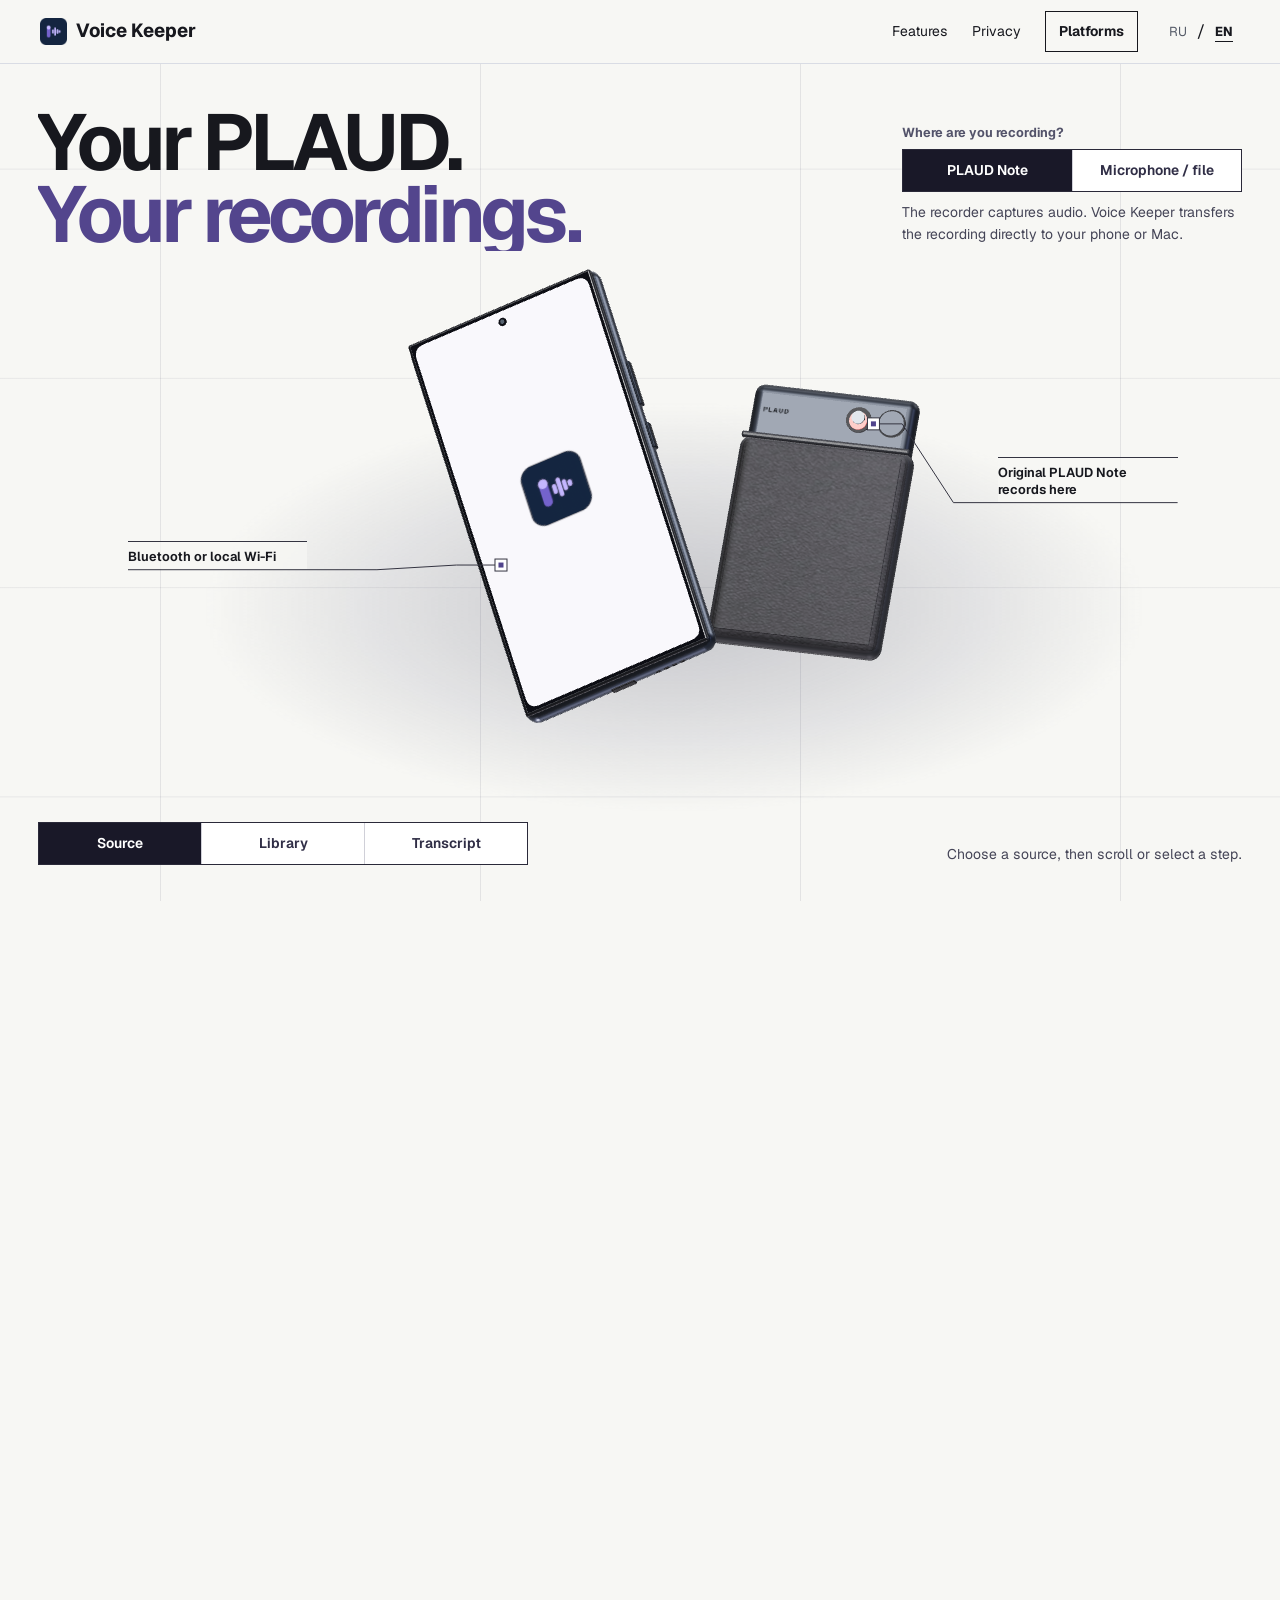
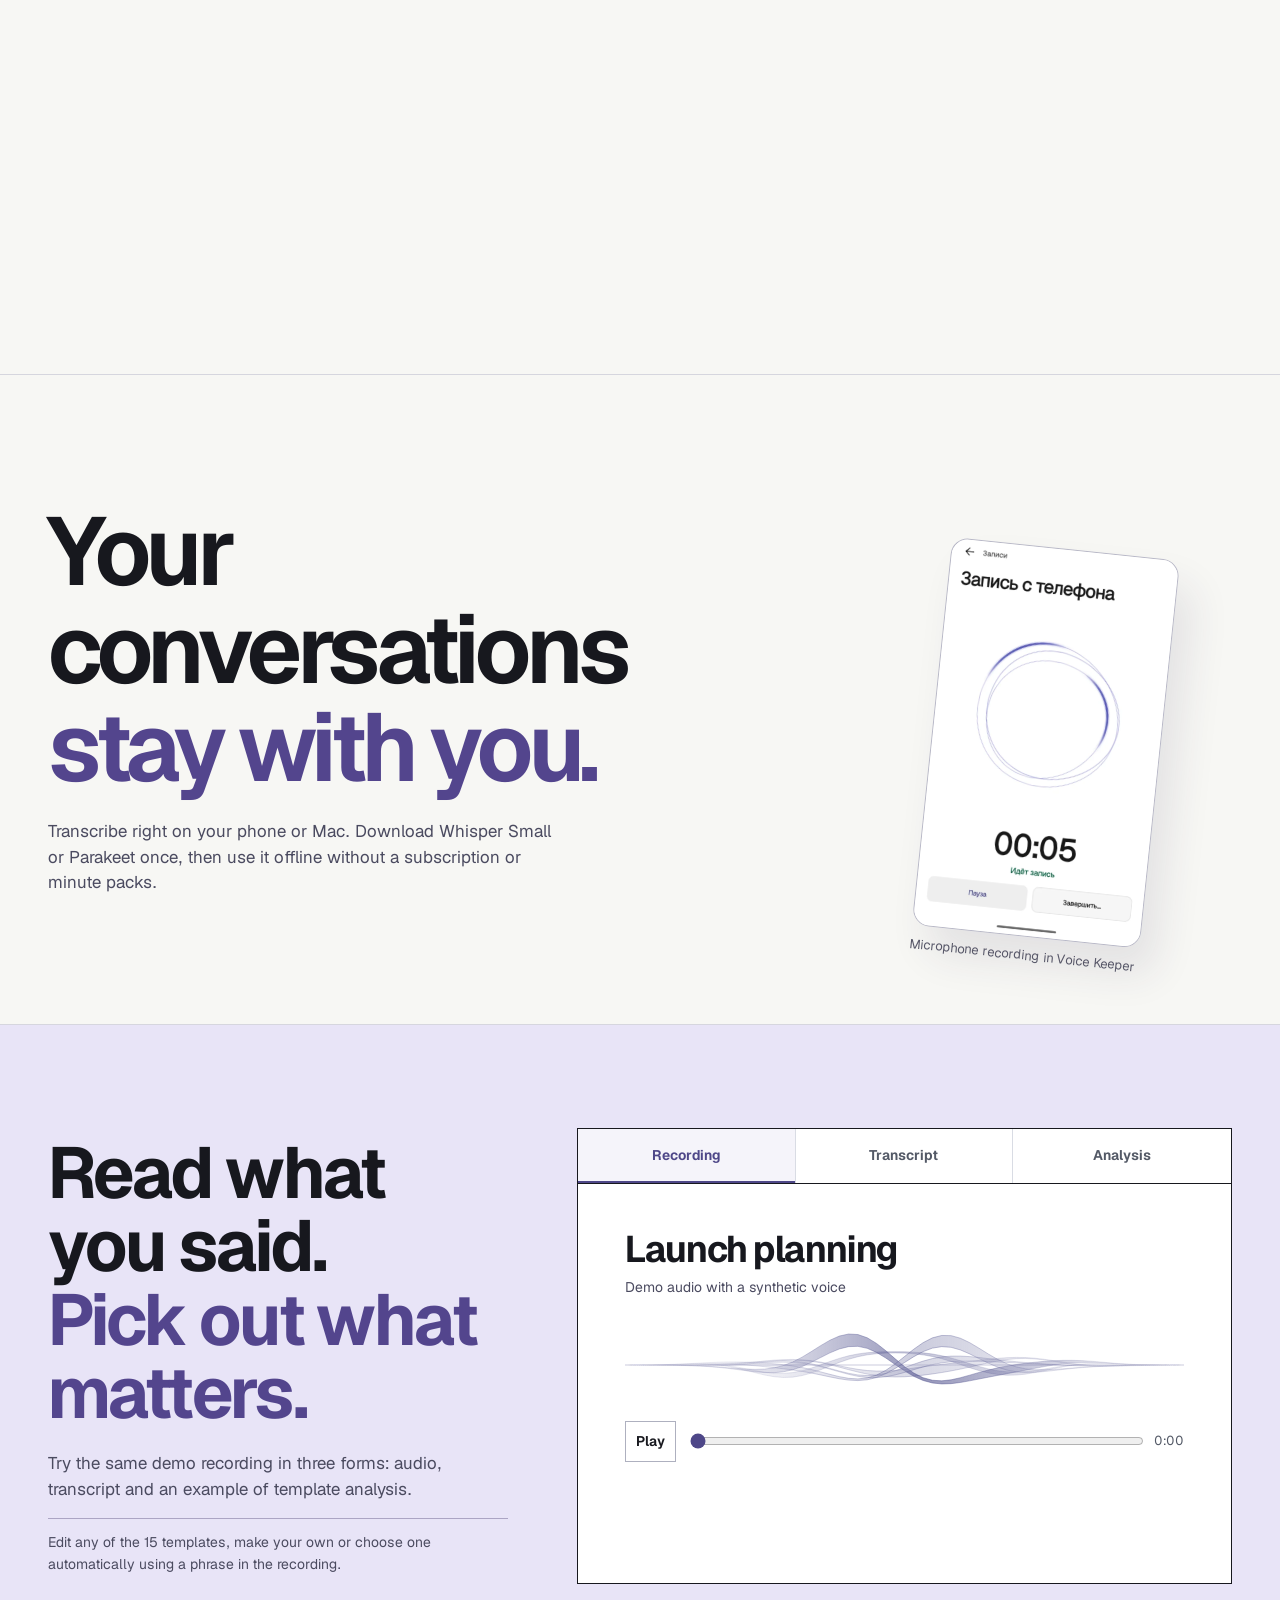
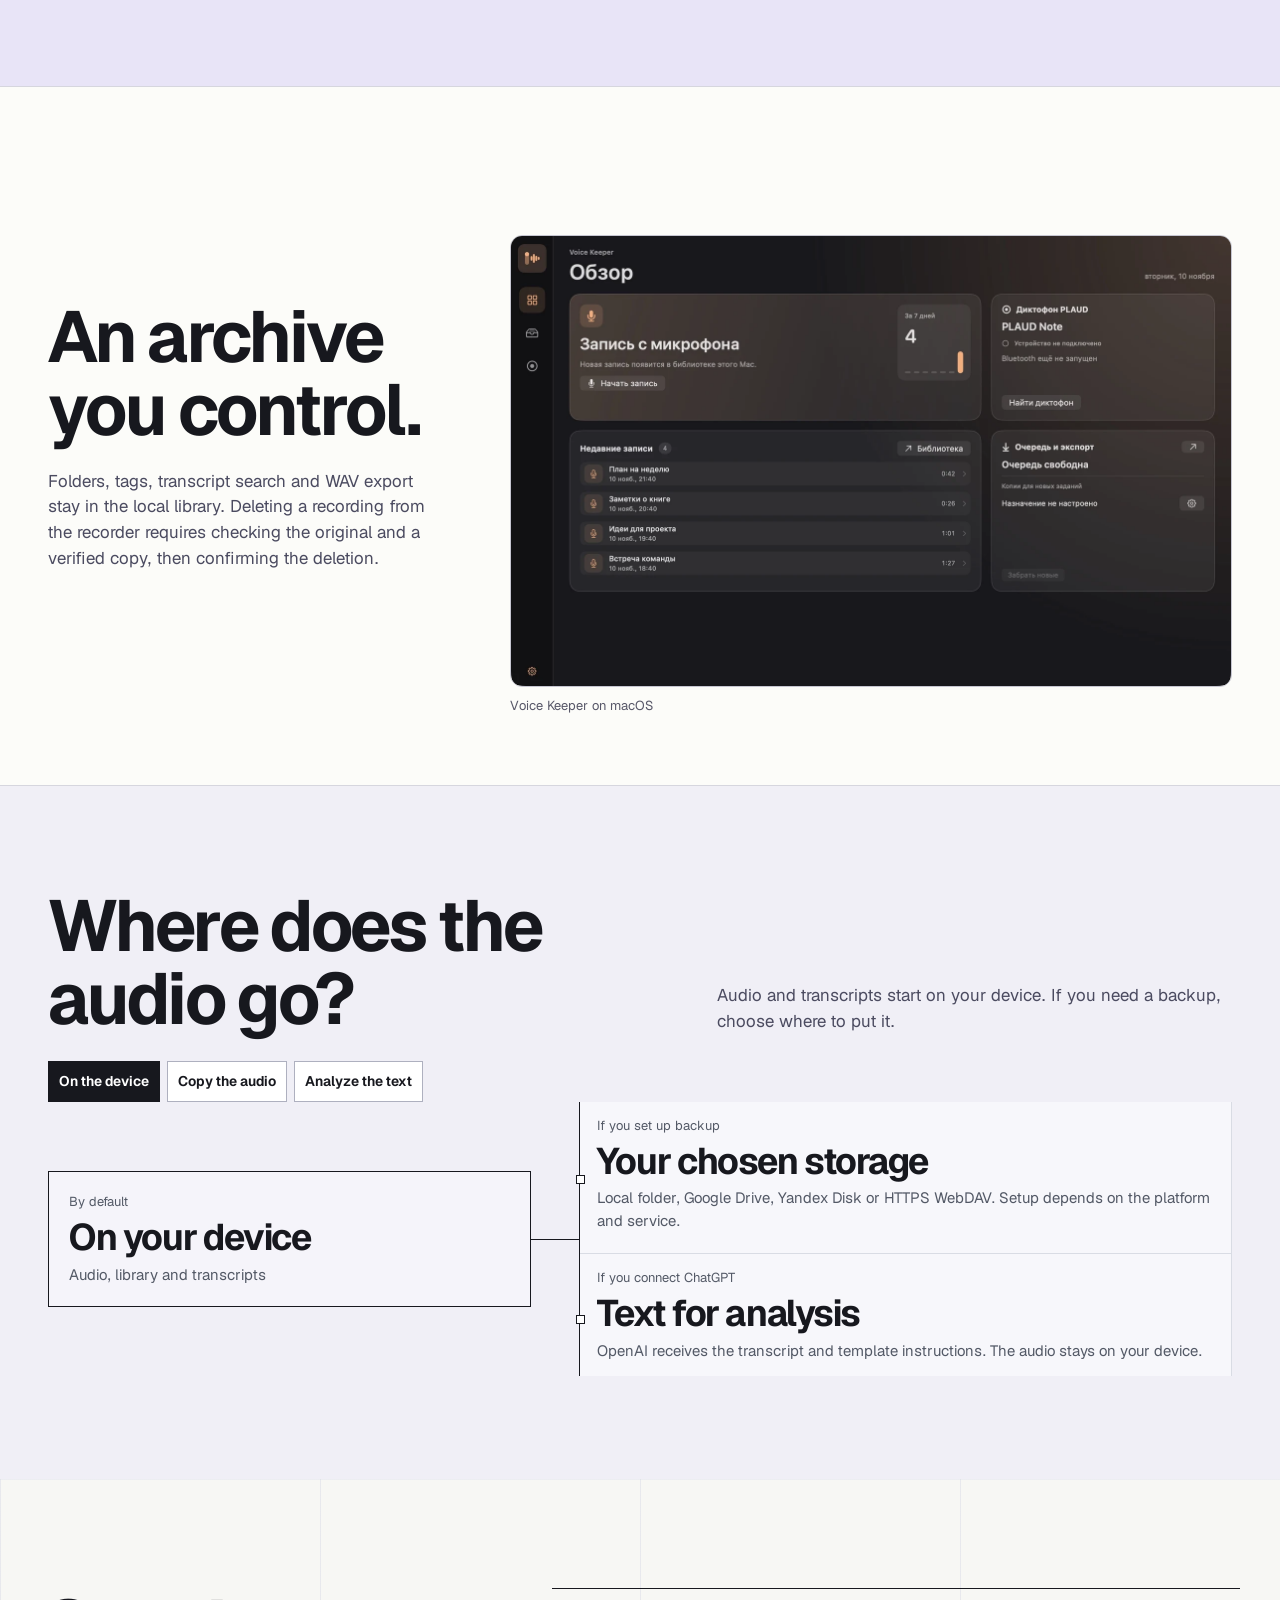
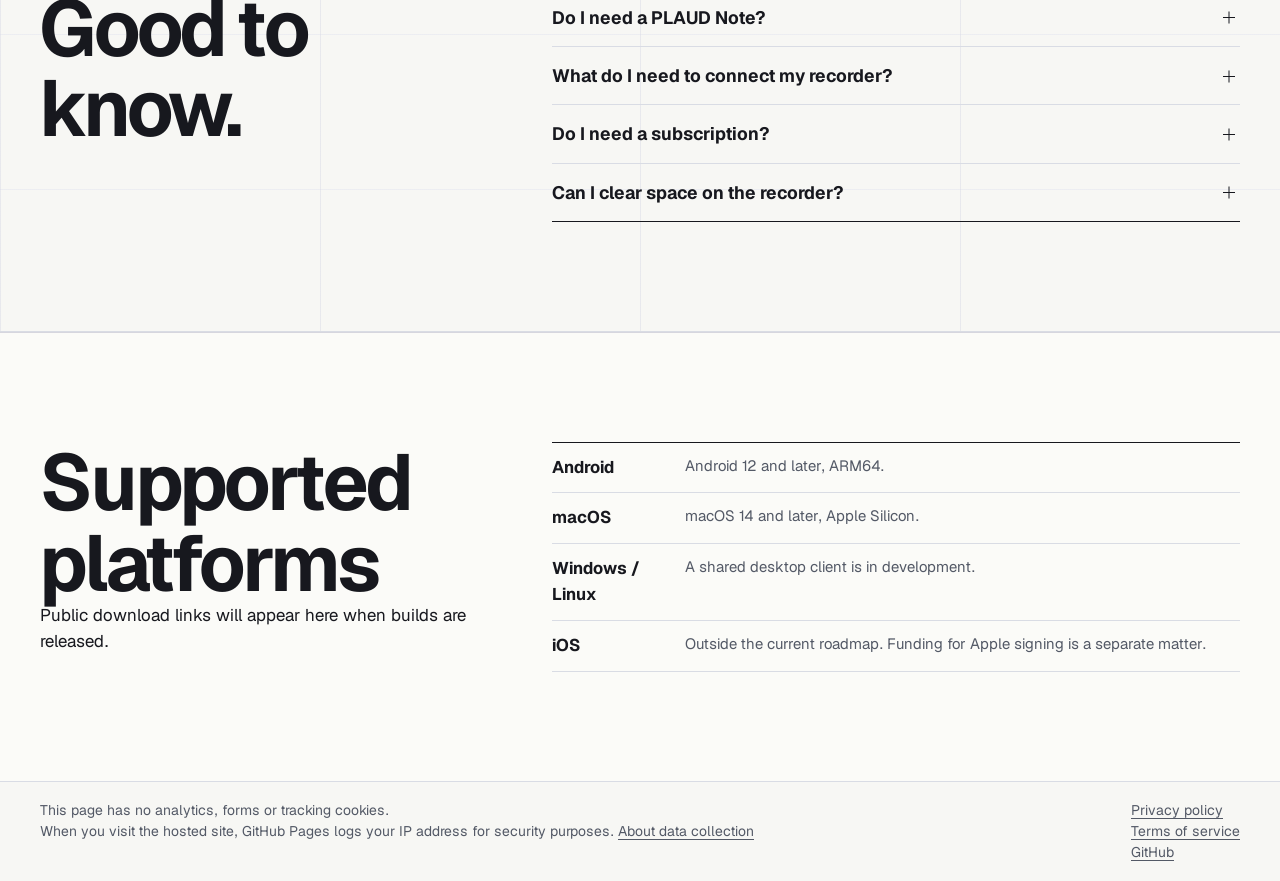
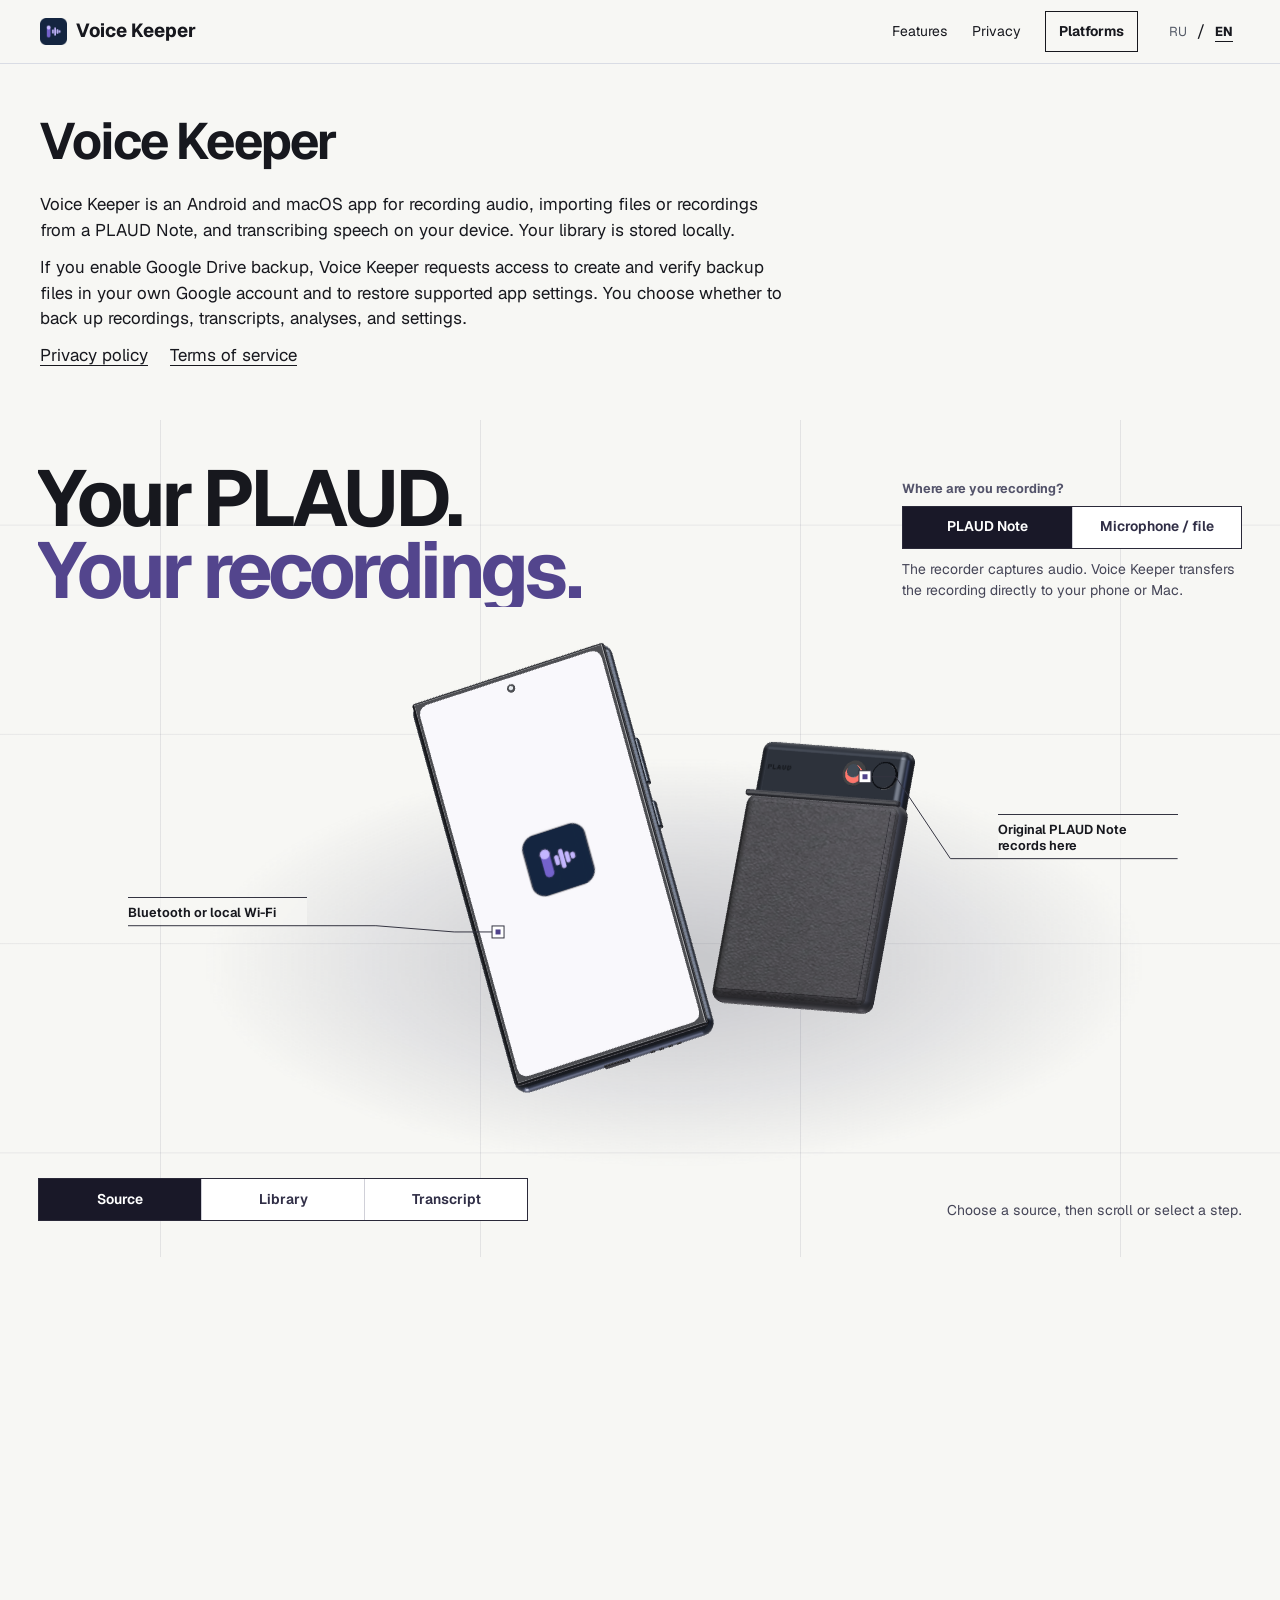
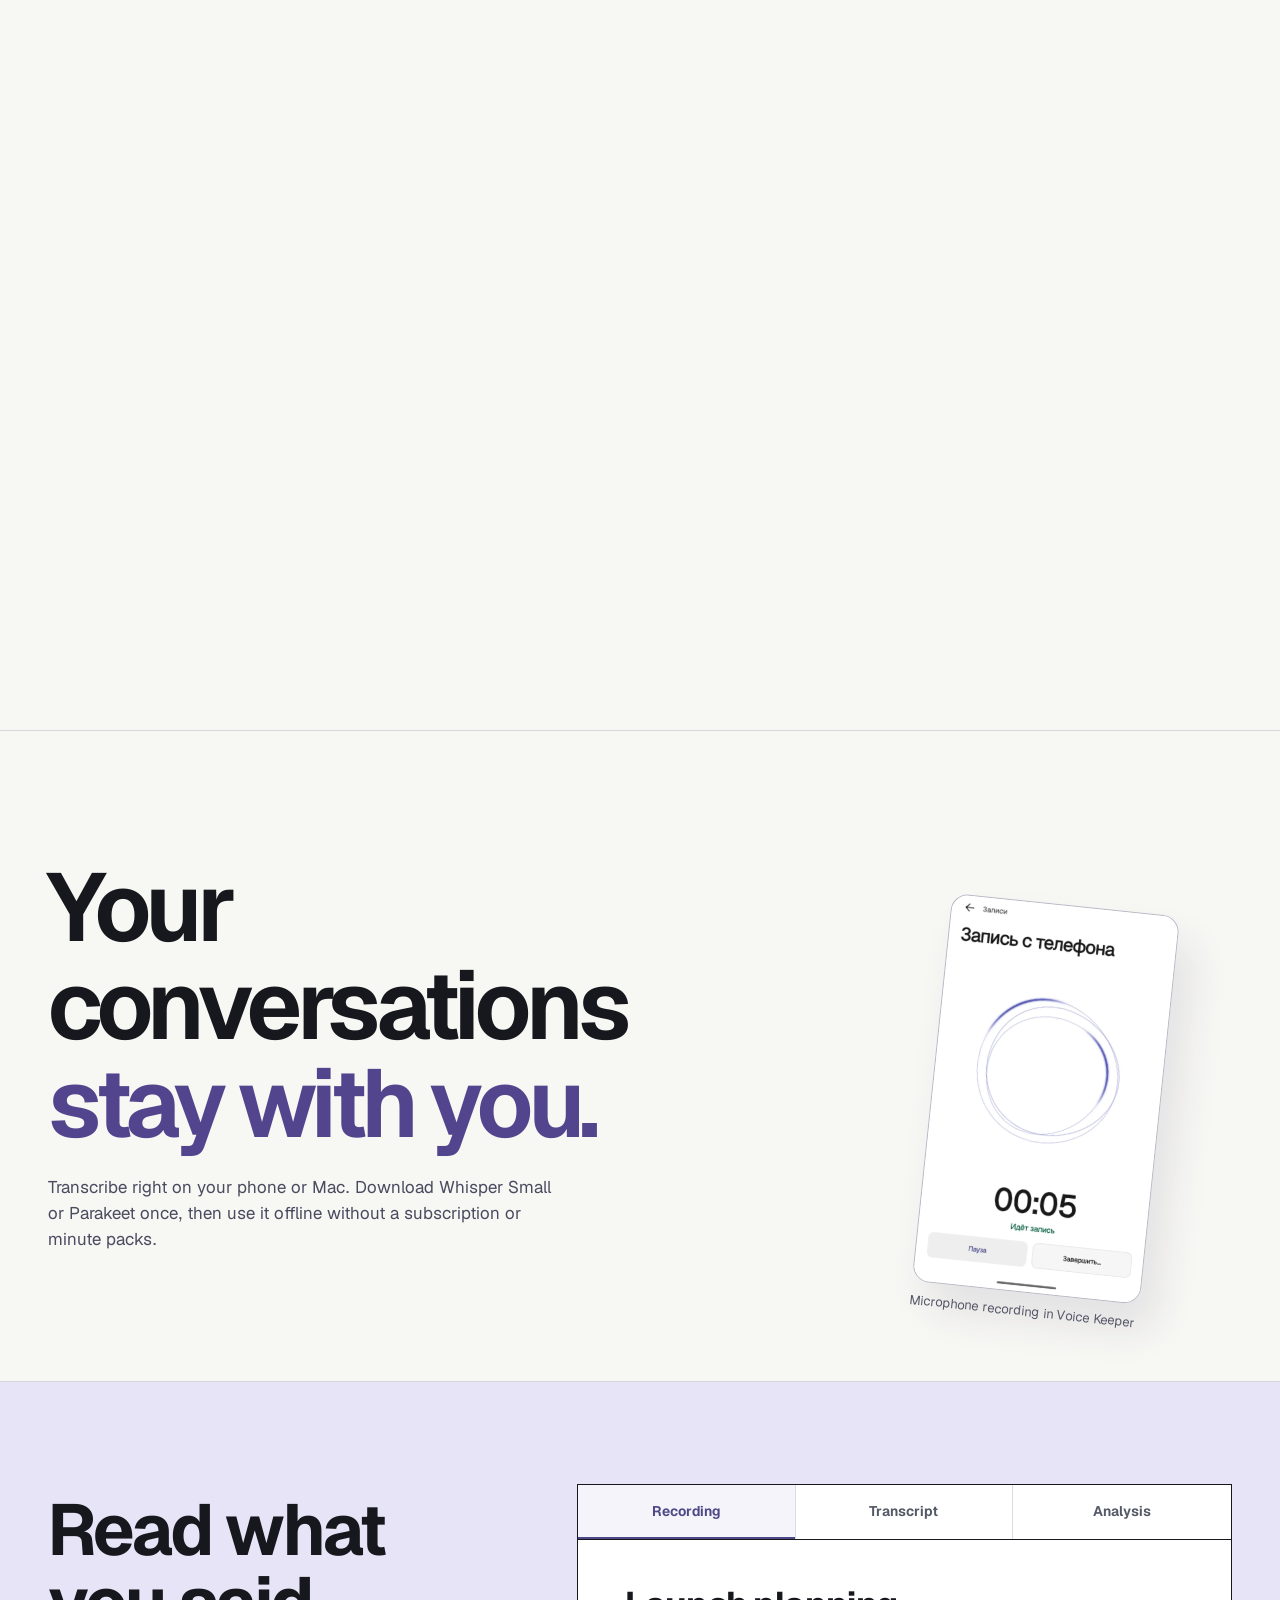
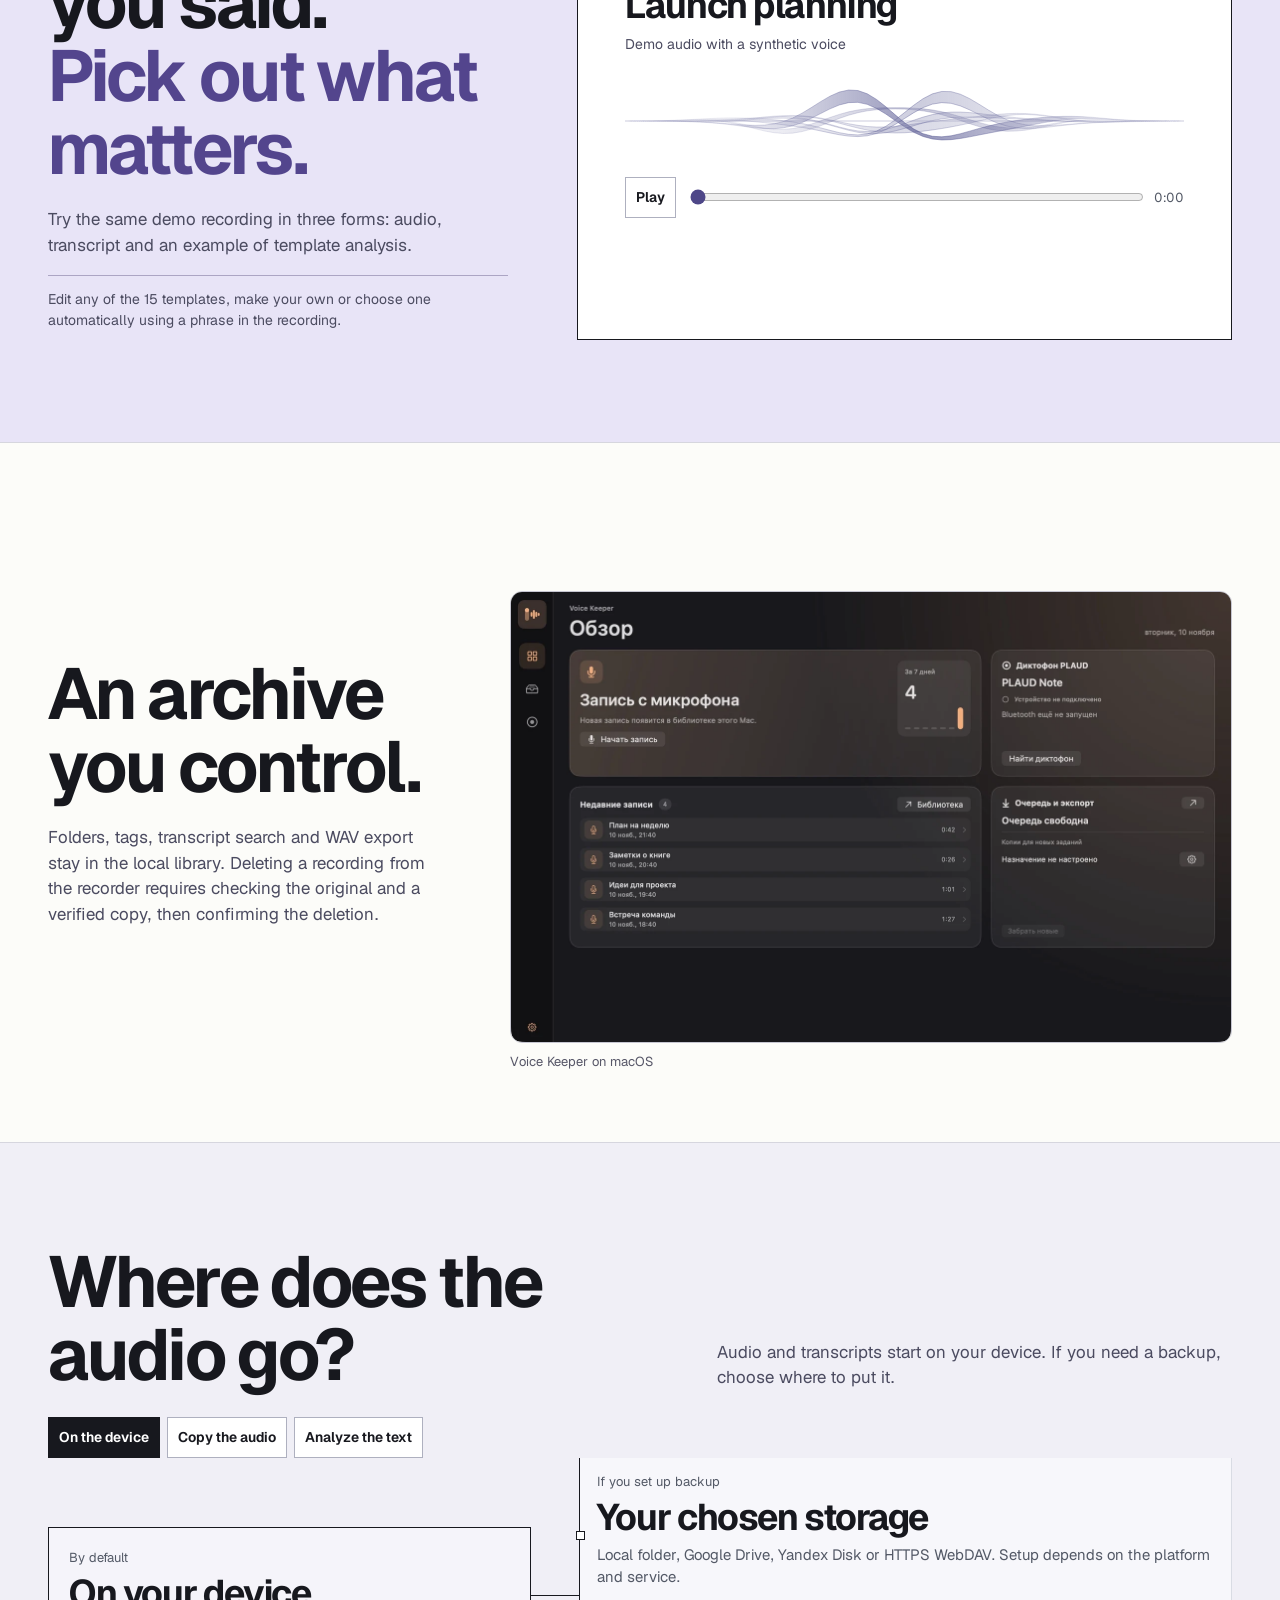
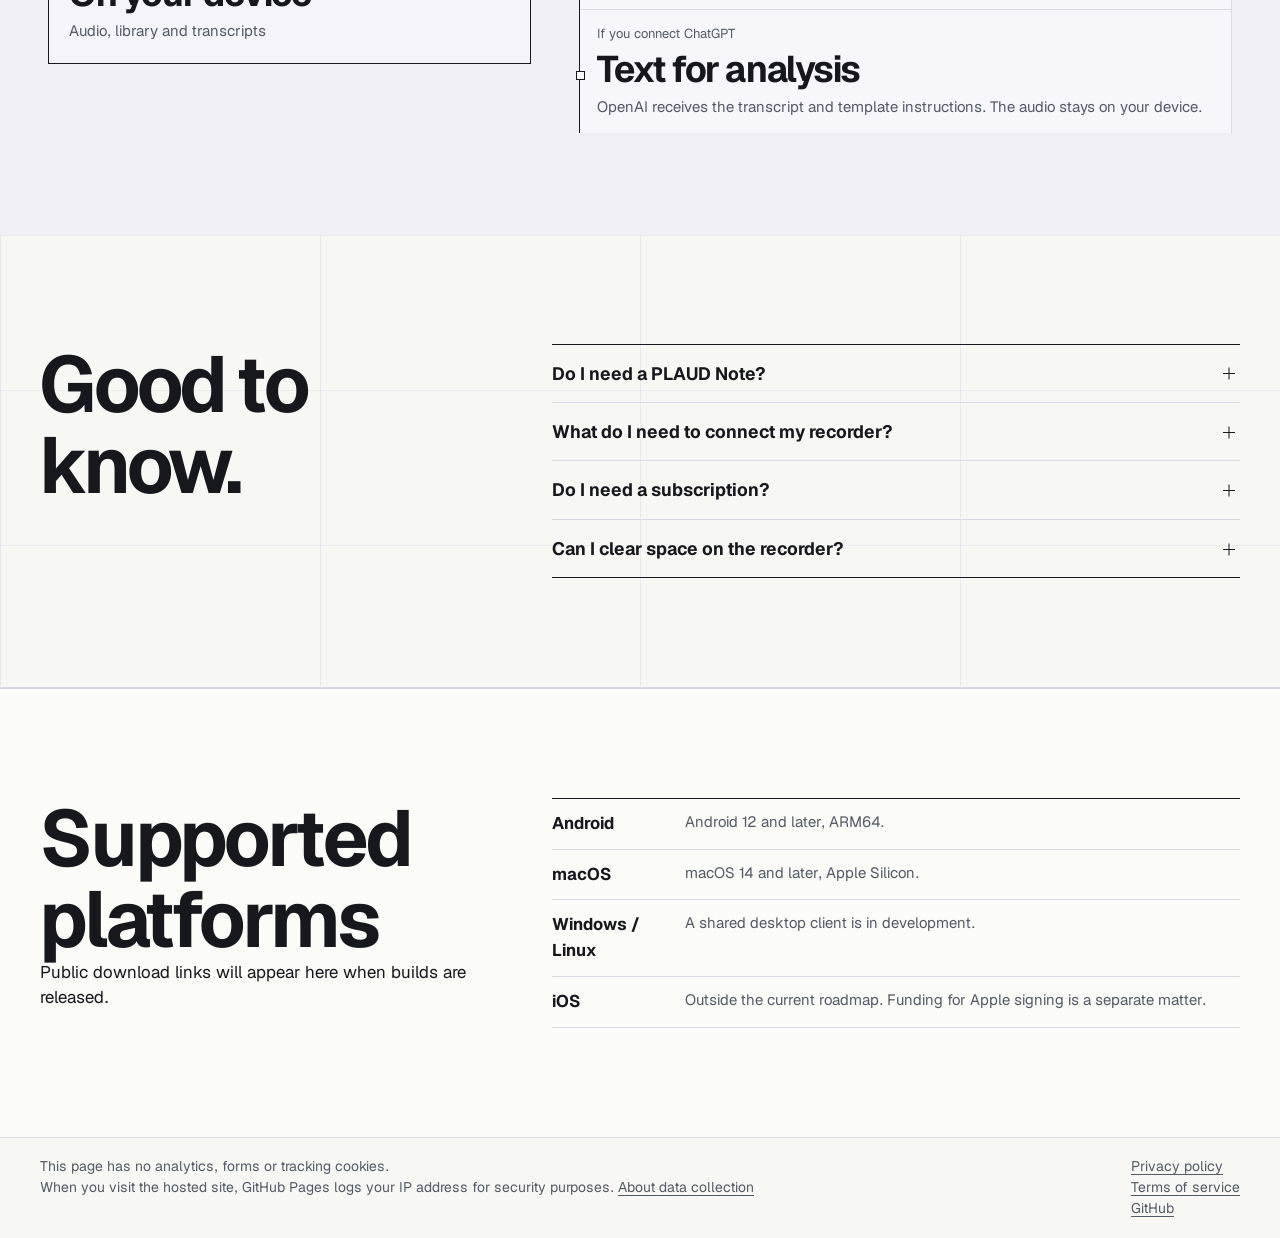
